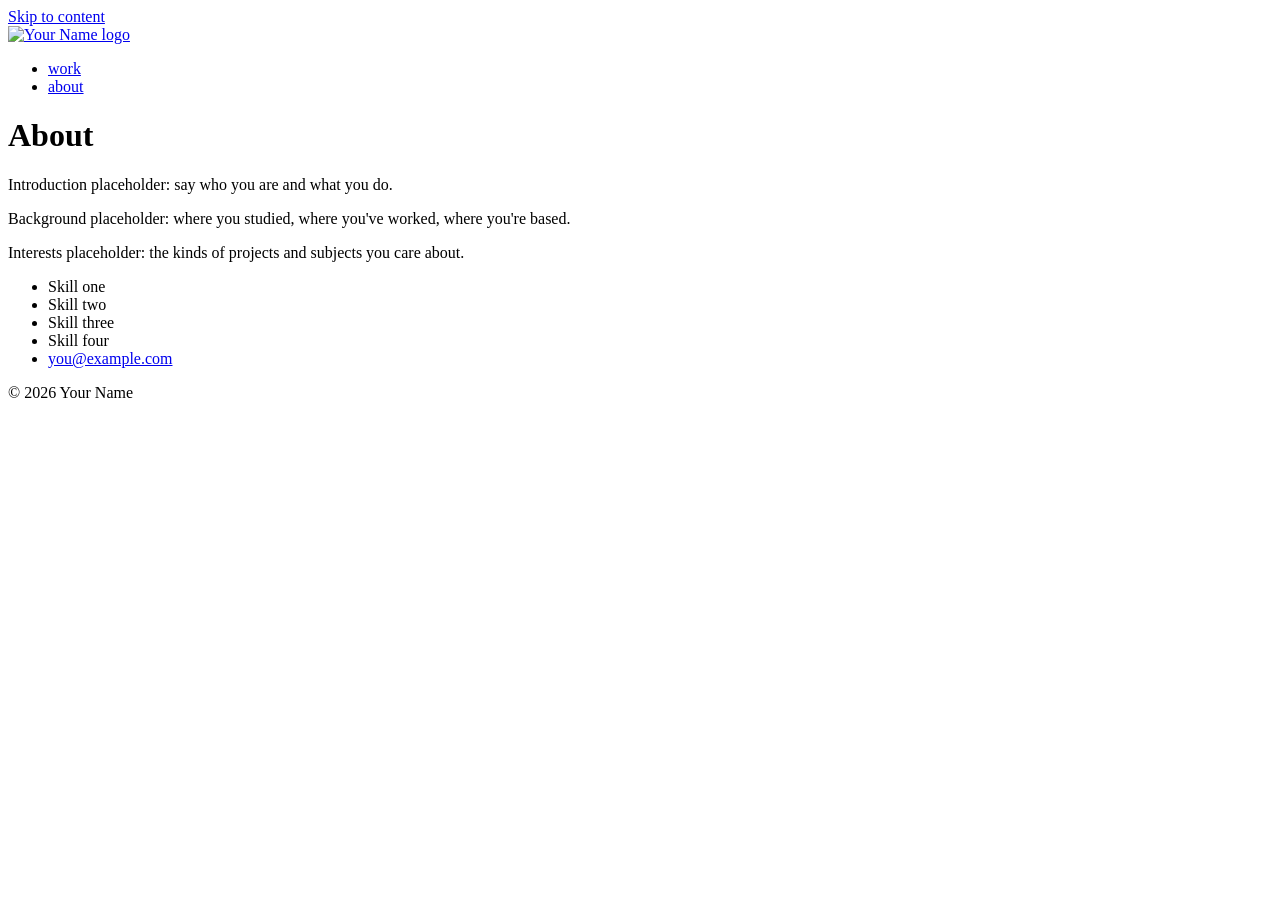
==== about.html @ 6d1988f5 "Add files via upload" ====
<!DOCTYPE html>
<html lang="en">
<head>
<meta charset="utf-8">
<meta name="viewport" content="width=device-width, initial-scale=1">
<title>About — Your Name</title>
<meta name="description" content="Graphic design portfolio.">
<!-- FAVICON: replace images/favicon.svg with your own file (see README) -->
<link rel="icon" href="images/favicon.svg" type="image/svg+xml">
<link rel="stylesheet" href="css/style.css">
</head>
<body>
<a class="skip" href="#main">Skip to content</a>
<header class="site-header">
  <a class="logo" href="index.html" aria-label="Home"><img src="images/favicon.svg" alt="Your Name logo" width="44" height="44"></a>
  <nav aria-label="Main"><ul>
    <li><a href="index.html#work">work</a></li>
    <li><a href="about.html">about</a></li>
  </ul></nav>
</header>
<main id="main" class="about">
  <h1 class="title">About</h1>
  <div class="about-body">
    <div>
      <p>Introduction placeholder: say who you are and what you do.</p>
      <p>Background placeholder: where you studied, where you've worked, where you're based.</p>
      <p>Interests placeholder: the kinds of projects and subjects you care about.</p>
    </div>
    <ul class="meta"><li>Skill one</li><li>Skill two</li><li>Skill three</li><li>Skill four</li><li><a href="mailto:you@example.com">you@example.com</a></li></ul>
  </div>
</main>
<footer class="site-footer"><p>&copy; 2026 Your Name</p></footer>
</body>
</html>
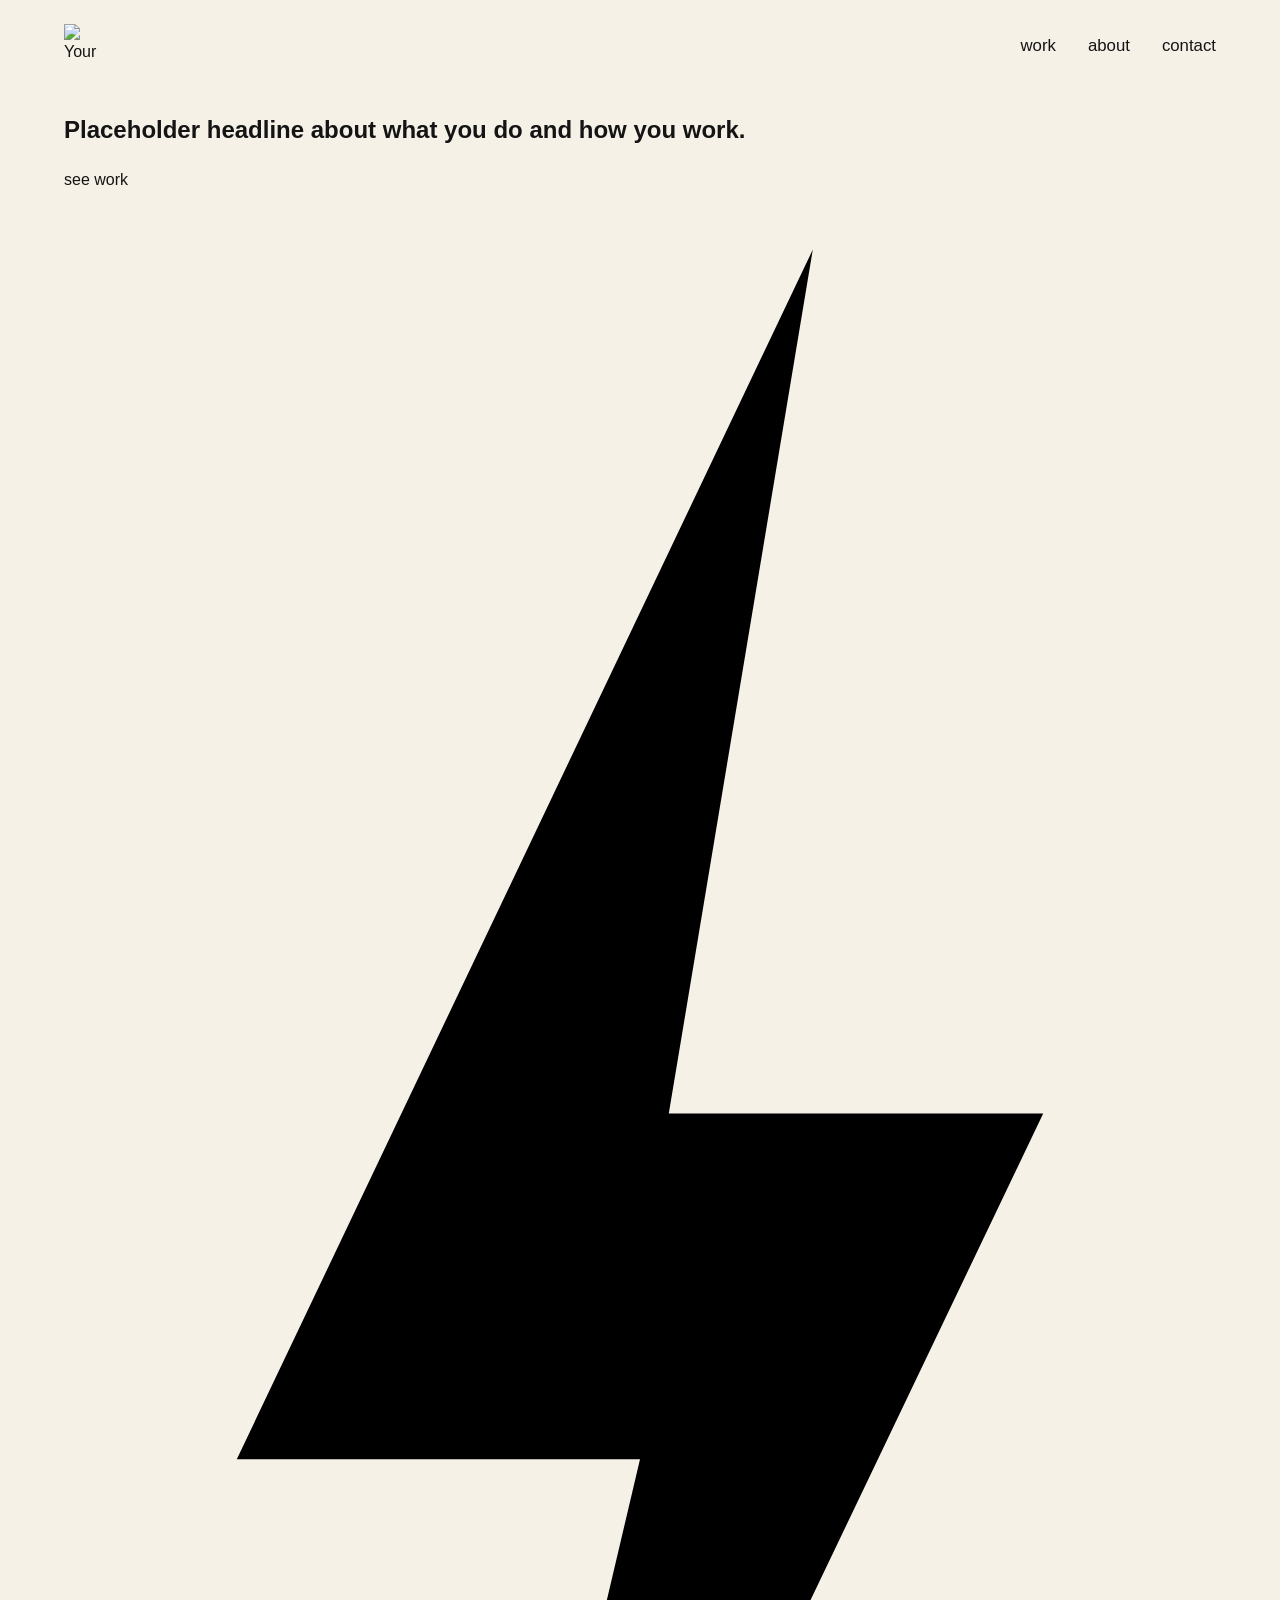
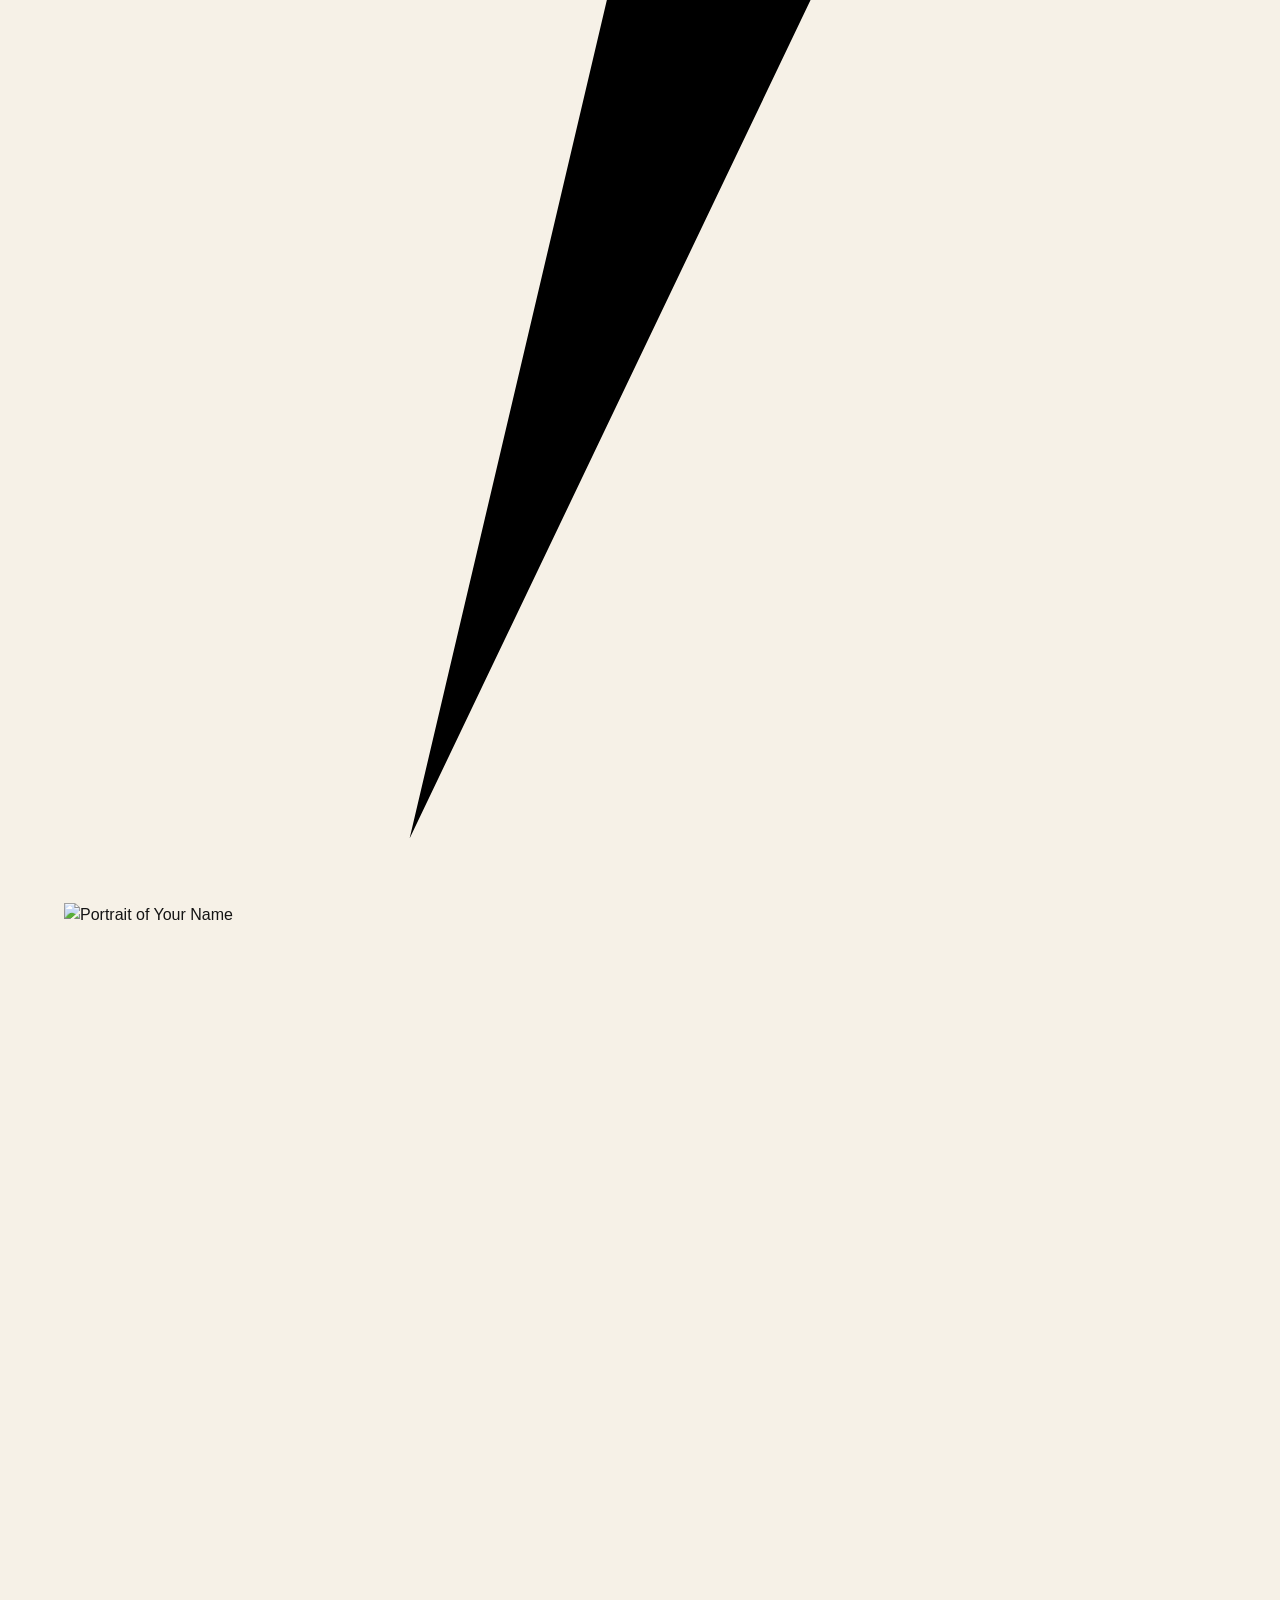
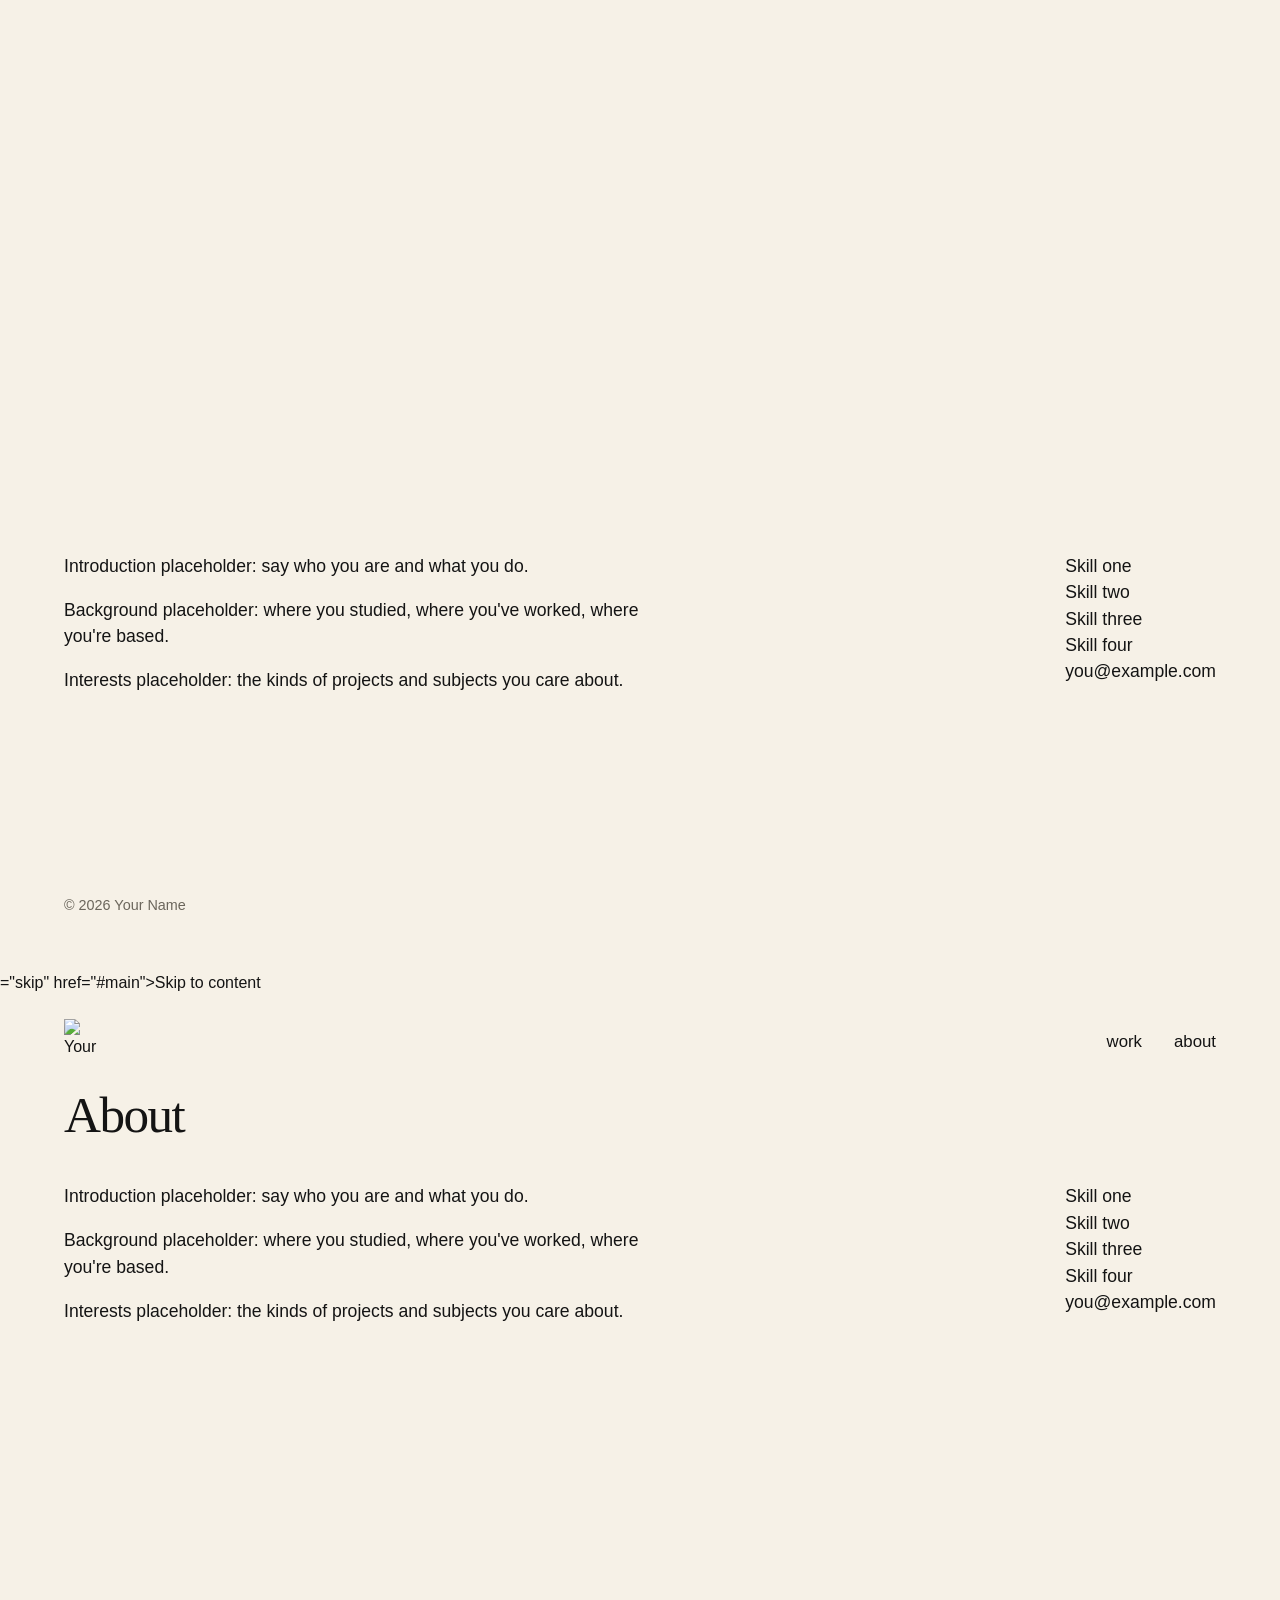
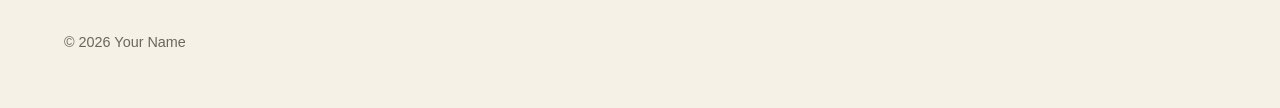
==== commit 8438ebd7: "Enhance about.html with complete structure and content Updated the about.html file to include a comp" ====
--- a/about.html
+++ b/about.html
@@ -10,7 +10,56 @@
 <link rel="stylesheet" href="css/style.css">
 </head>
 <body>
+<a class<!DOCTYPE html>
+<html lang="en">
+<head>
+<meta charset="utf-8">
+<meta name="viewport" content="width=device-width, initial-scale=1">
+<title>About — Your Name</title>
+<meta name="description" content="Graphic design portfolio.">
+<!-- FAVICON: replace images/favicon.svg with your own file (see README) -->
+<link rel="icon" href="images/favicon.svg" type="image/svg+xml">
+<link rel="preconnect" href="https://fonts.googleapis.com">
+<link rel="preconnect" href="https://fonts.gstatic.com" crossorigin>
+<link href="https://fonts.googleapis.com/css2?family=Fugaz+One&family=Work+Sans:wght@400;500&display=swap" rel="stylesheet">
+<link rel="stylesheet" href="css/style.css">
+</head>
+<body class="about-page">
 <a class="skip" href="#main">Skip to content</a>
+<header class="site-header">
+  <a class="logo" href="index.html" aria-label="Home"><img src="images/favicon.svg" alt="Your Name logo" width="44" height="44"></a>
+  <nav aria-label="Main"><ul>
+    <li><a href="index.html#work">work</a></li>
+    <li><a href="about.html">about</a></li>
+    <li><a class="pill" href="mailto:you@example.com">contact</a></li>
+  </ul></nav>
+</header>
+<main id="main">
+  <section class="split" aria-label="Introduction">
+    <div class="split-text">
+      <h1>Placeholder headline about what you do and how you work.</h1>
+      <a class="pill" href="index.html#work">see work</a>
+    </div>
+    <div class="split-photo">
+      <svg class="bolt" viewBox="0 0 40 80" aria-hidden="true"><path d="M26 2 6 44h14L12 78 34 32H21z" stroke-linejoin="round"/></svg>
+      <img src="images/about/portrait.svg" alt="Portrait of Your Name" width="1000" height="1250">
+    </div>
+  </section>
+  <section class="about-more">
+    <div class="about-body">
+      <div>
+        <p>Introduction placeholder: say who you are and what you do.</p>
+        <p>Background placeholder: where you studied, where you've worked, where you're based.</p>
+        <p>Interests placeholder: the kinds of projects and subjects you care about.</p>
+      </div>
+      <ul class="meta"><li>Skill one</li><li>Skill two</li><li>Skill three</li><li>Skill four</li><li><a href="mailto:you@example.com">you@example.com</a></li></ul>
+    </div>
+  </section>
+</main>
+<footer class="site-footer"><p>&copy; 2026 Your Name</p></footer>
+</body>
+</html>
+="skip" href="#main">Skip to content</a>
 <header class="site-header">
   <a class="logo" href="index.html" aria-label="Home"><img src="images/favicon.svg" alt="Your Name logo" width="44" height="44"></a>
   <nav aria-label="Main"><ul>
--- a/css/style.css
+++ b/css/style.css
@@ -0,0 +1,55 @@
+/* ---------- Tokens ---------- */
+:root{
+  --bg:#f6f1e7; --ink:#141414; --muted:#6b665c;
+  --serif:"Iowan Old Style","Palatino Linotype",Georgia,serif;
+  --sans:"Helvetica Neue",Helvetica,Arial,sans-serif;
+  --pad:clamp(1.25rem,5vw,6rem);
+  --gap:clamp(1.5rem,5vw,6rem);
+  --ease:.25s ease;
+}
+*,*::before,*::after{box-sizing:border-box}
+body{margin:0;background:var(--bg);color:var(--ink);font-family:var(--sans);line-height:1.5;-webkit-font-smoothing:antialiased}
+img{display:block;max-width:100%;height:auto}
+ul{list-style:none;margin:0;padding:0}
+a{color:inherit;text-decoration:none}
+:focus-visible{outline:2px solid var(--ink);outline-offset:4px}
+.skip{position:absolute;left:-999px}.skip:focus{left:1rem;top:1rem;background:var(--ink);color:var(--bg);padding:.5rem 1rem;z-index:10}
+
+/* ---------- Header / footer ---------- */
+.site-header{display:flex;justify-content:space-between;align-items:center;padding:1.5rem var(--pad)}
+.site-header nav ul{display:flex;gap:2rem}
+.site-header nav a{font-size:1.05rem;padding-bottom:2px;border-bottom:1px solid transparent;transition:border-color var(--ease)}
+.site-header nav a:hover{border-color:var(--ink)}
+.logo img{transition:opacity var(--ease)}.logo:hover img{opacity:.7}
+.site-footer{padding:5rem var(--pad) 2.5rem;color:var(--muted);font-size:.9rem}
+main{padding:0 var(--pad)}
+
+/* ---------- Home ---------- */
+.intro{max-width:26ch;margin:clamp(2.5rem,8vw,6rem) auto clamp(3rem,9vw,7rem);text-align:center;
+  font-family:var(--serif);font-size:clamp(1.9rem,4.6vw,3.6rem);line-height:1.1;letter-spacing:-.03em}
+.grid{display:grid;grid-template-columns:repeat(2,1fr);gap:var(--gap) var(--gap)}
+.card{display:block}
+.thumb{overflow:hidden;background:#e7e0d0;aspect-ratio:4/5}
+.thumb img{width:100%;height:100%;object-fit:cover;transition:transform .6s ease}
+.card:hover .thumb img,.card:focus-visible .thumb img{transform:scale(1.03)}
+.card h2{font-family:var(--serif);font-weight:400;font-size:1.5rem;letter-spacing:-.02em;margin:1rem 0 0;
+  border-bottom:1px solid transparent;display:inline-block;transition:border-color var(--ease)}
+.card:hover h2{border-color:var(--ink)}
+.card p{margin:.15rem 0 0;color:var(--muted);font-size:.95rem}
+
+/* ---------- Case study + About ---------- */
+.back{display:inline-block;margin:1rem 0 2rem;color:var(--muted);transition:color var(--ease)}.back:hover{color:var(--ink)}
+.title{font-family:var(--serif);font-weight:400;font-size:clamp(2rem,4vw,3.2rem);letter-spacing:-.03em;line-height:1.1;margin:0 0 2.5rem}
+.case-intro,.about-body{display:grid;grid-template-columns:minmax(0,38rem) auto;justify-content:space-between;gap:2rem;margin-bottom:clamp(3rem,7vw,6rem)}
+.case-intro p,.about-body p{margin:0 0 1em;font-size:1.1rem}
+.meta{font-size:1.1rem}
+.gallery{max-width:1600px;margin:0 auto;display:grid;gap:clamp(1rem,2.5vw,2rem)}
+.gallery img{width:100%}
+.pager{display:flex;justify-content:space-between;margin-top:clamp(3rem,7vw,6rem);font-family:var(--serif);font-size:1.4rem;letter-spacing:-.02em}
+.pager a{border-bottom:1px solid transparent;transition:border-color var(--ease)}.pager a:hover{border-color:var(--ink)}
+.about{min-height:50vh}
+
+/* ---------- Responsive ---------- */
+@media (max-width:900px){.case-intro,.about-body{grid-template-columns:1fr}}
+@media (max-width:640px){.grid{grid-template-columns:1fr}.site-header nav ul{gap:1.25rem}.pager{font-size:1.1rem}}
+@media (prefers-reduced-motion:reduce){*{transition:none!important}}
--- a/css/style.css
+++ b/css/style.css
@@ -0,0 +1,55 @@
+/* ---------- Tokens ---------- */
+:root{
+  --bg:#f6f1e7; --ink:#141414; --muted:#6b665c;
+  --serif:"Iowan Old Style","Palatino Linotype",Georgia,serif;
+  --sans:"Helvetica Neue",Helvetica,Arial,sans-serif;
+  --pad:clamp(1.25rem,5vw,6rem);
+  --gap:clamp(1.5rem,5vw,6rem);
+  --ease:.25s ease;
+}
+*,*::before,*::after{box-sizing:border-box}
+body{margin:0;background:var(--bg);color:var(--ink);font-family:var(--sans);line-height:1.5;-webkit-font-smoothing:antialiased}
+img{display:block;max-width:100%;height:auto}
+ul{list-style:none;margin:0;padding:0}
+a{color:inherit;text-decoration:none}
+:focus-visible{outline:2px solid var(--ink);outline-offset:4px}
+.skip{position:absolute;left:-999px}.skip:focus{left:1rem;top:1rem;background:var(--ink);color:var(--bg);padding:.5rem 1rem;z-index:10}
+
+/* ---------- Header / footer ---------- */
+.site-header{display:flex;justify-content:space-between;align-items:center;padding:1.5rem var(--pad)}
+.site-header nav ul{display:flex;gap:2rem}
+.site-header nav a{font-size:1.05rem;padding-bottom:2px;border-bottom:1px solid transparent;transition:border-color var(--ease)}
+.site-header nav a:hover{border-color:var(--ink)}
+.logo img{transition:opacity var(--ease)}.logo:hover img{opacity:.7}
+.site-footer{padding:5rem var(--pad) 2.5rem;color:var(--muted);font-size:.9rem}
+main{padding:0 var(--pad)}
+
+/* ---------- Home ---------- */
+.intro{max-width:26ch;margin:clamp(2.5rem,8vw,6rem) auto clamp(3rem,9vw,7rem);text-align:center;
+  font-family:var(--serif);font-size:clamp(1.9rem,4.6vw,3.6rem);line-height:1.1;letter-spacing:-.03em}
+.grid{display:grid;grid-template-columns:repeat(2,1fr);gap:var(--gap) var(--gap)}
+.card{display:block}
+.thumb{overflow:hidden;background:#e7e0d0;aspect-ratio:4/5}
+.thumb img{width:100%;height:100%;object-fit:cover;transition:transform .6s ease}
+.card:hover .thumb img,.card:focus-visible .thumb img{transform:scale(1.03)}
+.card h2{font-family:var(--serif);font-weight:400;font-size:1.5rem;letter-spacing:-.02em;margin:1rem 0 0;
+  border-bottom:1px solid transparent;display:inline-block;transition:border-color var(--ease)}
+.card:hover h2{border-color:var(--ink)}
+.card p{margin:.15rem 0 0;color:var(--muted);font-size:.95rem}
+
+/* ---------- Case study + About ---------- */
+.back{display:inline-block;margin:1rem 0 2rem;color:var(--muted);transition:color var(--ease)}.back:hover{color:var(--ink)}
+.title{font-family:var(--serif);font-weight:400;font-size:clamp(2rem,4vw,3.2rem);letter-spacing:-.03em;line-height:1.1;margin:0 0 2.5rem}
+.case-intro,.about-body{display:grid;grid-template-columns:minmax(0,38rem) auto;justify-content:space-between;gap:2rem;margin-bottom:clamp(3rem,7vw,6rem)}
+.case-intro p,.about-body p{margin:0 0 1em;font-size:1.1rem}
+.meta{font-size:1.1rem}
+.gallery{max-width:1600px;margin:0 auto;display:grid;gap:clamp(1rem,2.5vw,2rem)}
+.gallery img{width:100%}
+.pager{display:flex;justify-content:space-between;margin-top:clamp(3rem,7vw,6rem);font-family:var(--serif);font-size:1.4rem;letter-spacing:-.02em}
+.pager a{border-bottom:1px solid transparent;transition:border-color var(--ease)}.pager a:hover{border-color:var(--ink)}
+.about{min-height:50vh}
+
+/* ---------- Responsive ---------- */
+@media (max-width:900px){.case-intro,.about-body{grid-template-columns:1fr}}
+@media (max-width:640px){.grid{grid-template-columns:1fr}.site-header nav ul{gap:1.25rem}.pager{font-size:1.1rem}}
+@media (prefers-reduced-motion:reduce){*{transition:none!important}}
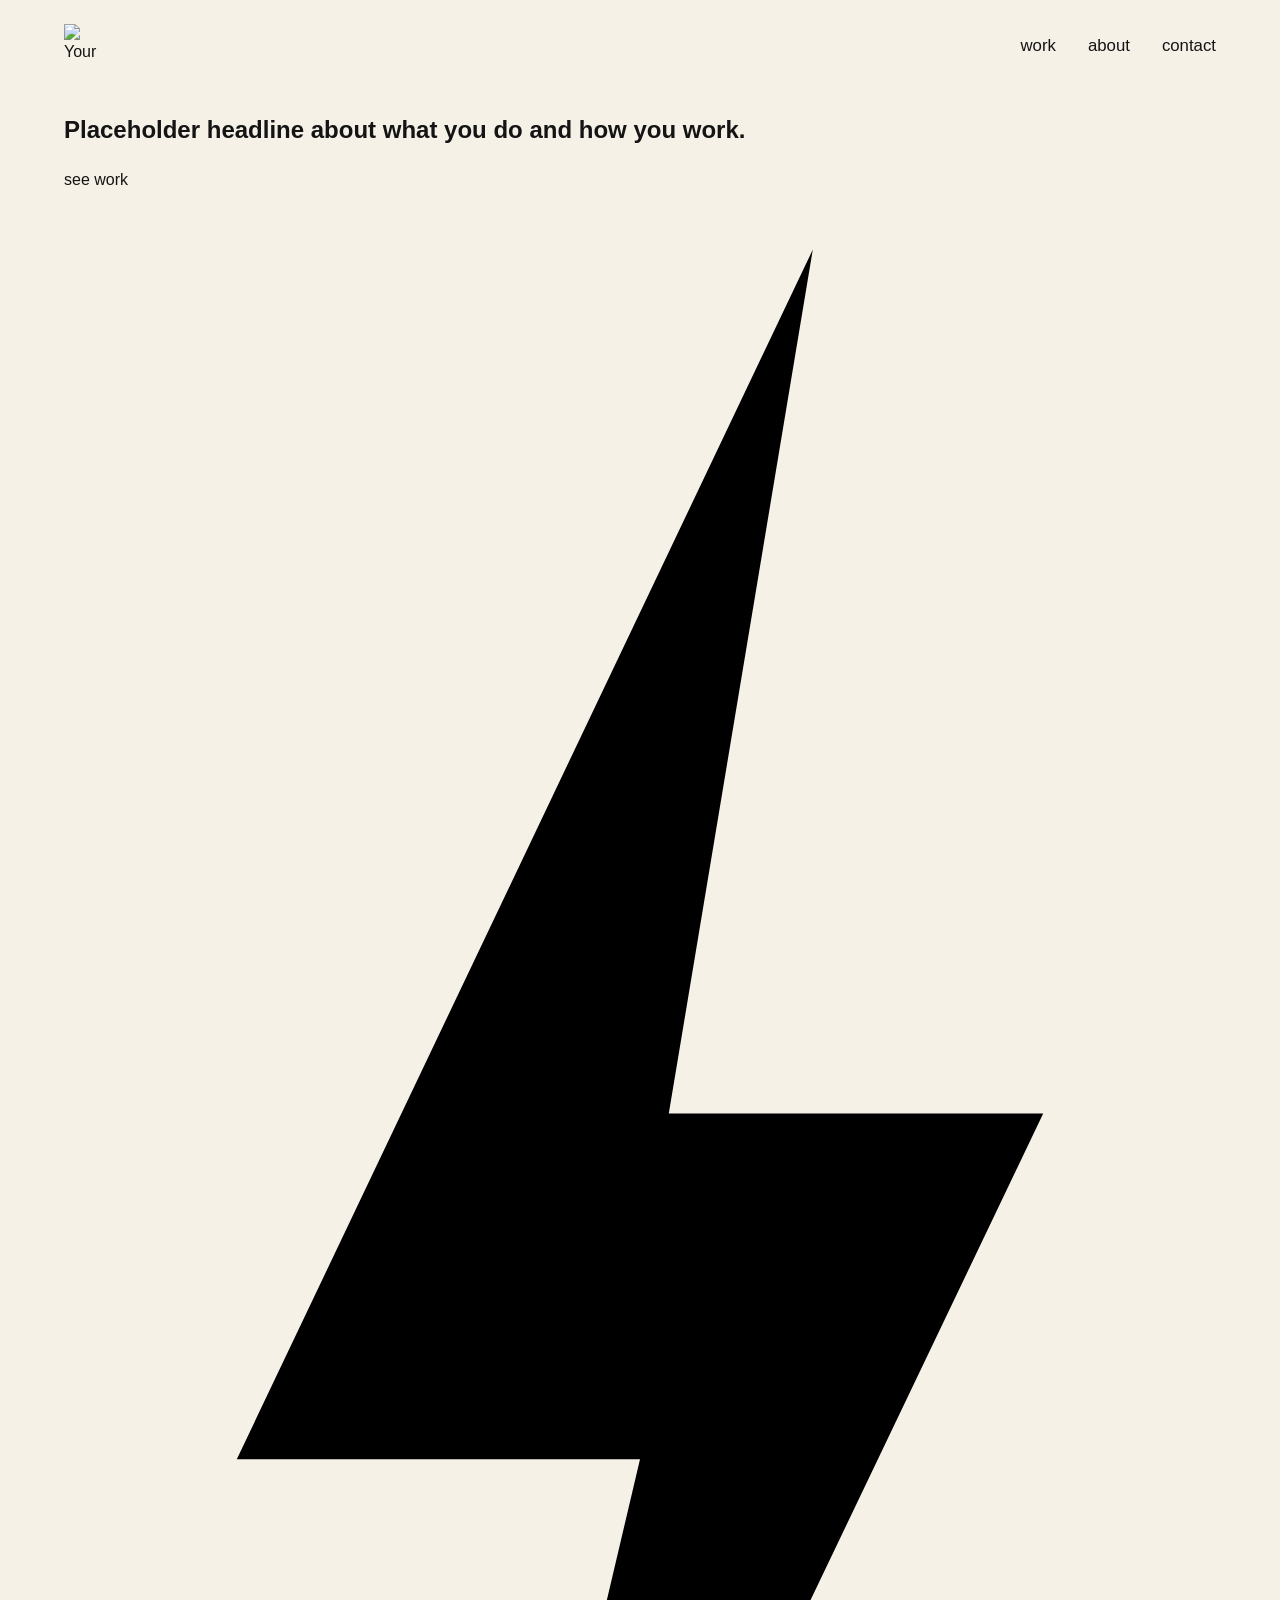
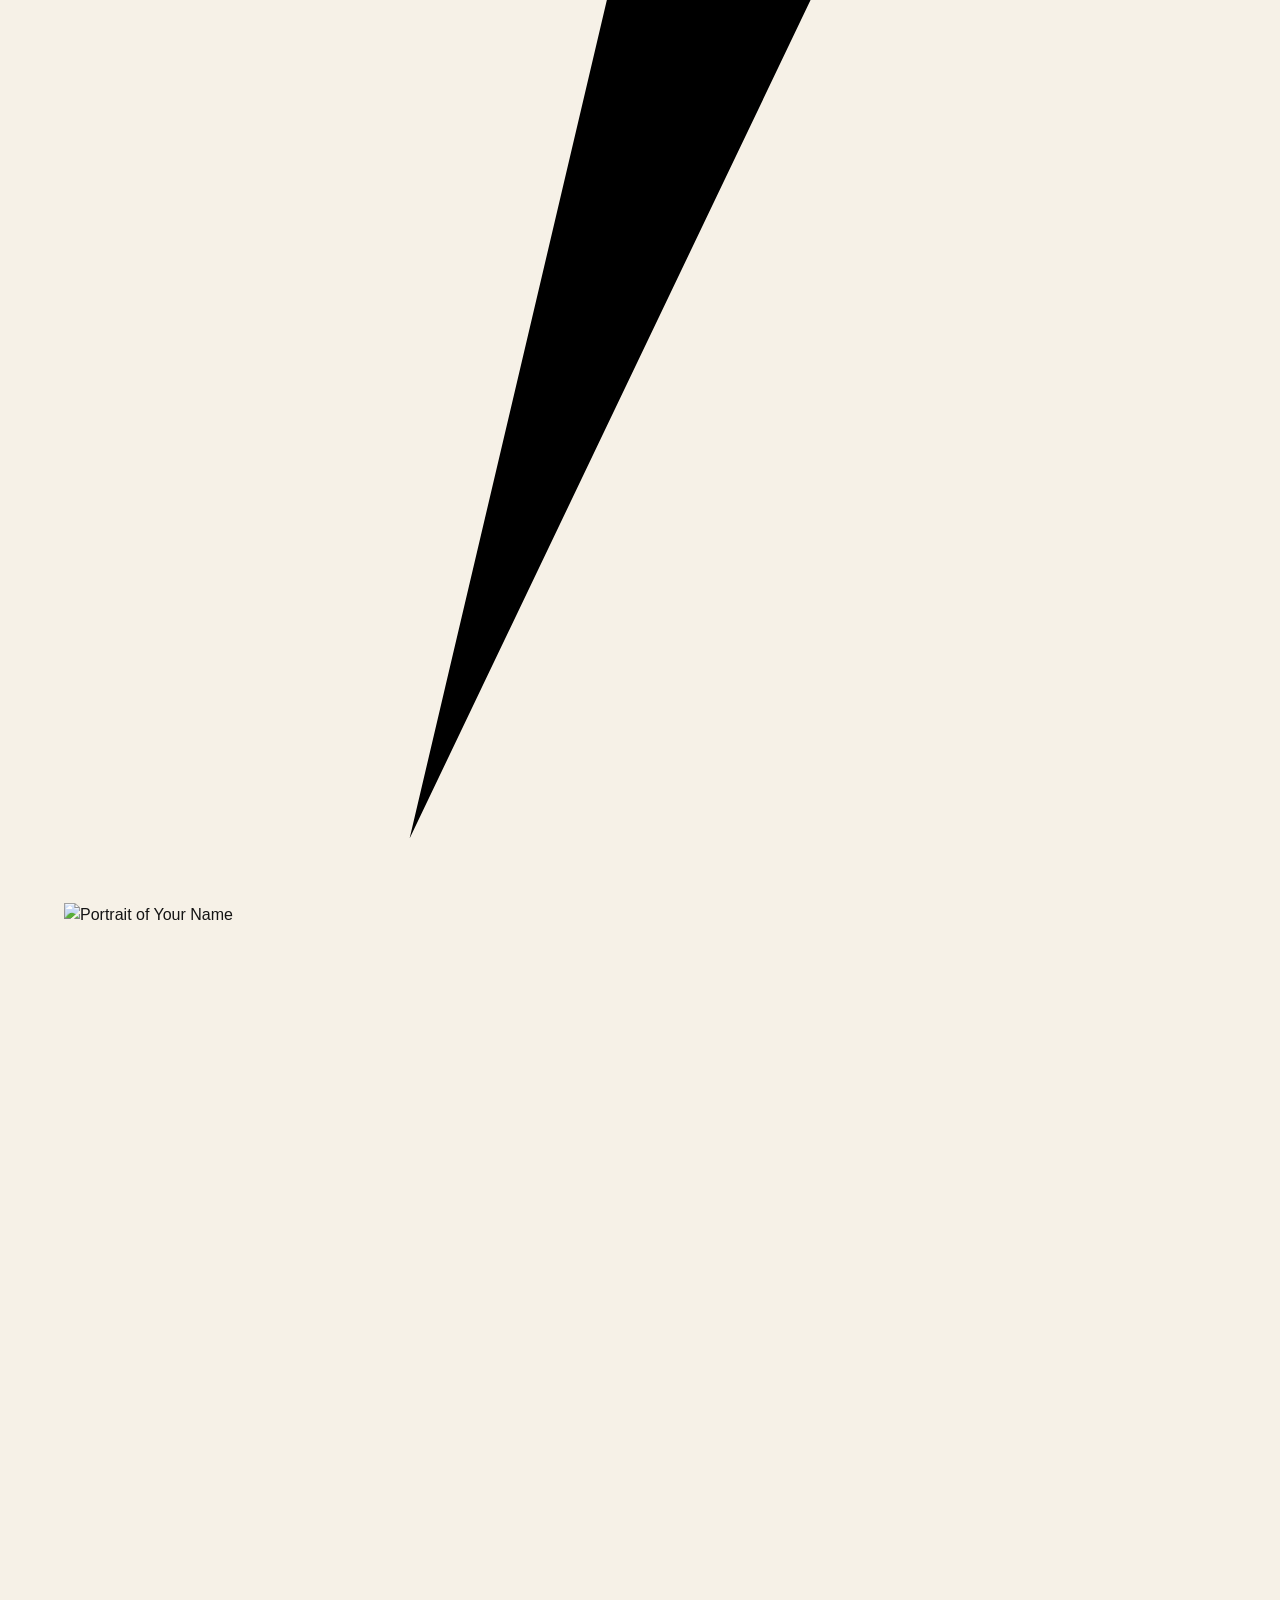
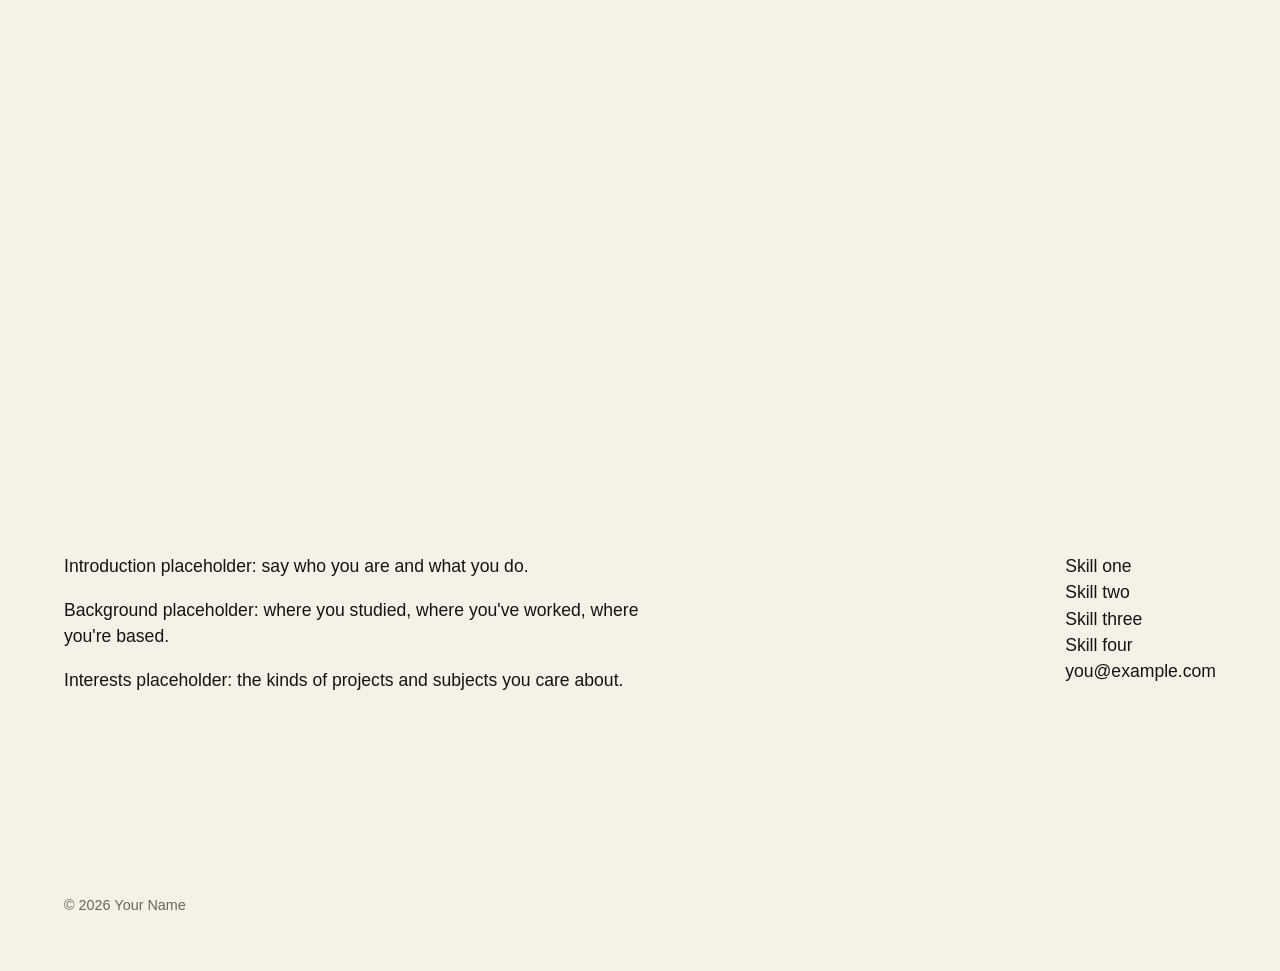
==== commit 66fc56e2: "Clean up about.html by removing unused sections Removed unnecessary header and main content from abo" ====
--- a/about.html
+++ b/about.html
@@ -1,16 +1,4 @@
 <!DOCTYPE html>
-<html lang="en">
-<head>
-<meta charset="utf-8">
-<meta name="viewport" content="width=device-width, initial-scale=1">
-<title>About — Your Name</title>
-<meta name="description" content="Graphic design portfolio.">
-<!-- FAVICON: replace images/favicon.svg with your own file (see README) -->
-<link rel="icon" href="images/favicon.svg" type="image/svg+xml">
-<link rel="stylesheet" href="css/style.css">
-</head>
-<body>
-<a class<!DOCTYPE html>
 <html lang="en">
 <head>
 <meta charset="utf-8">
@@ -59,25 +47,3 @@
 <footer class="site-footer"><p>&copy; 2026 Your Name</p></footer>
 </body>
 </html>
-="skip" href="#main">Skip to content</a>
-<header class="site-header">
-  <a class="logo" href="index.html" aria-label="Home"><img src="images/favicon.svg" alt="Your Name logo" width="44" height="44"></a>
-  <nav aria-label="Main"><ul>
-    <li><a href="index.html#work">work</a></li>
-    <li><a href="about.html">about</a></li>
-  </ul></nav>
-</header>
-<main id="main" class="about">
-  <h1 class="title">About</h1>
-  <div class="about-body">
-    <div>
-      <p>Introduction placeholder: say who you are and what you do.</p>
-      <p>Background placeholder: where you studied, where you've worked, where you're based.</p>
-      <p>Interests placeholder: the kinds of projects and subjects you care about.</p>
-    </div>
-    <ul class="meta"><li>Skill one</li><li>Skill two</li><li>Skill three</li><li>Skill four</li><li><a href="mailto:you@example.com">you@example.com</a></li></ul>
-  </div>
-</main>
-<footer class="site-footer"><p>&copy; 2026 Your Name</p></footer>
-</body>
-</html>
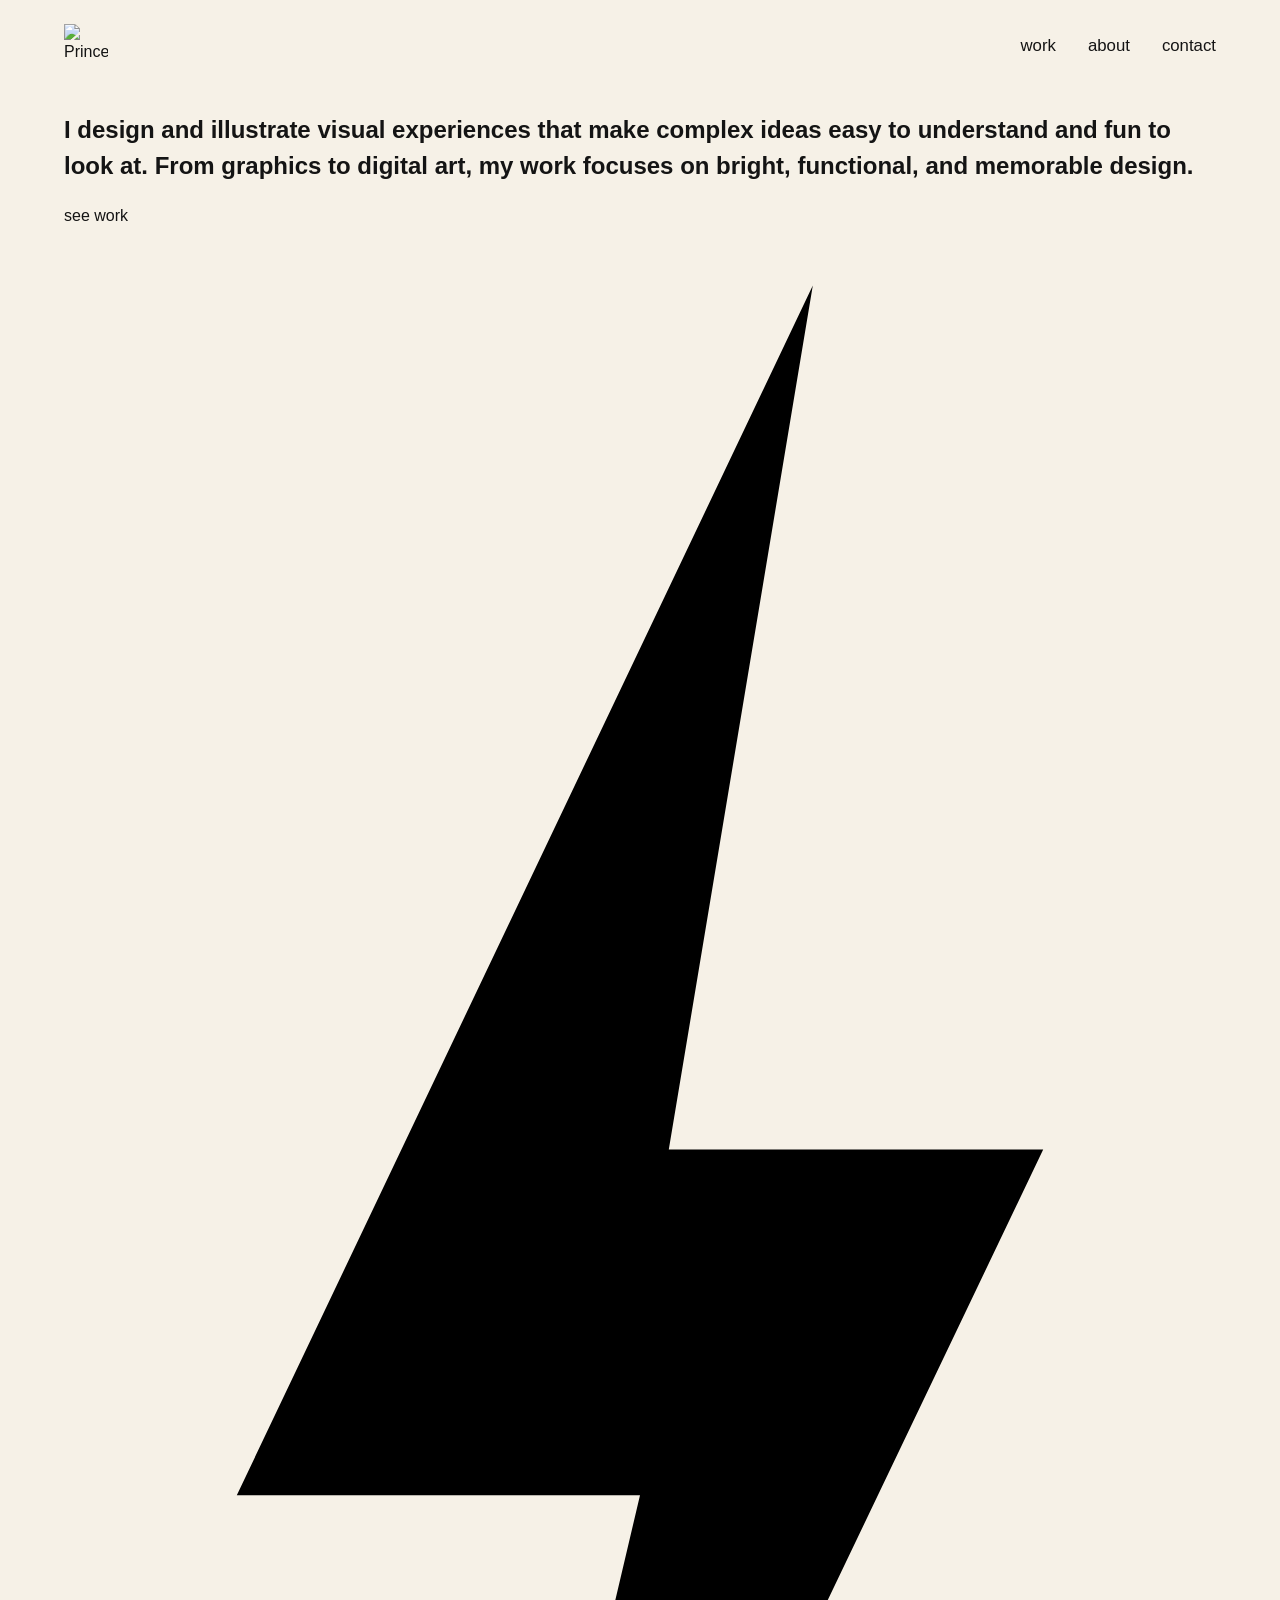
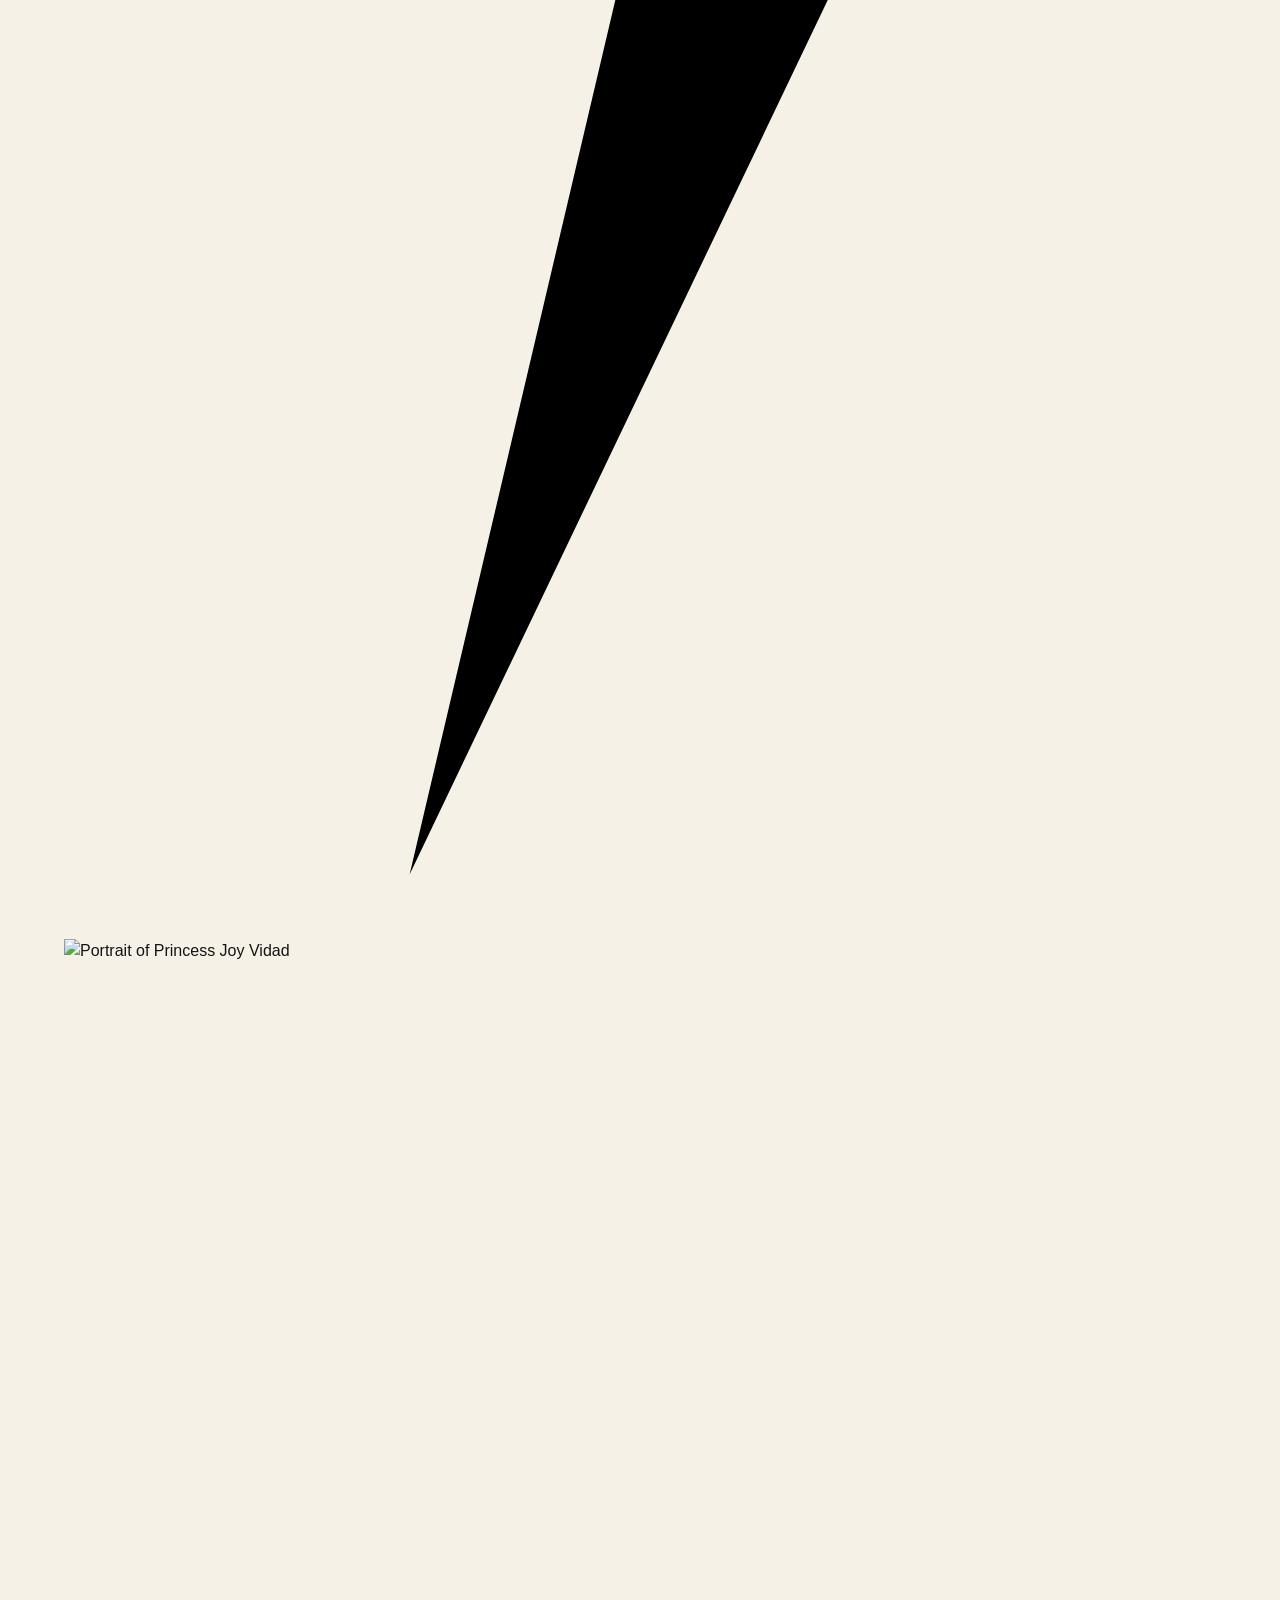
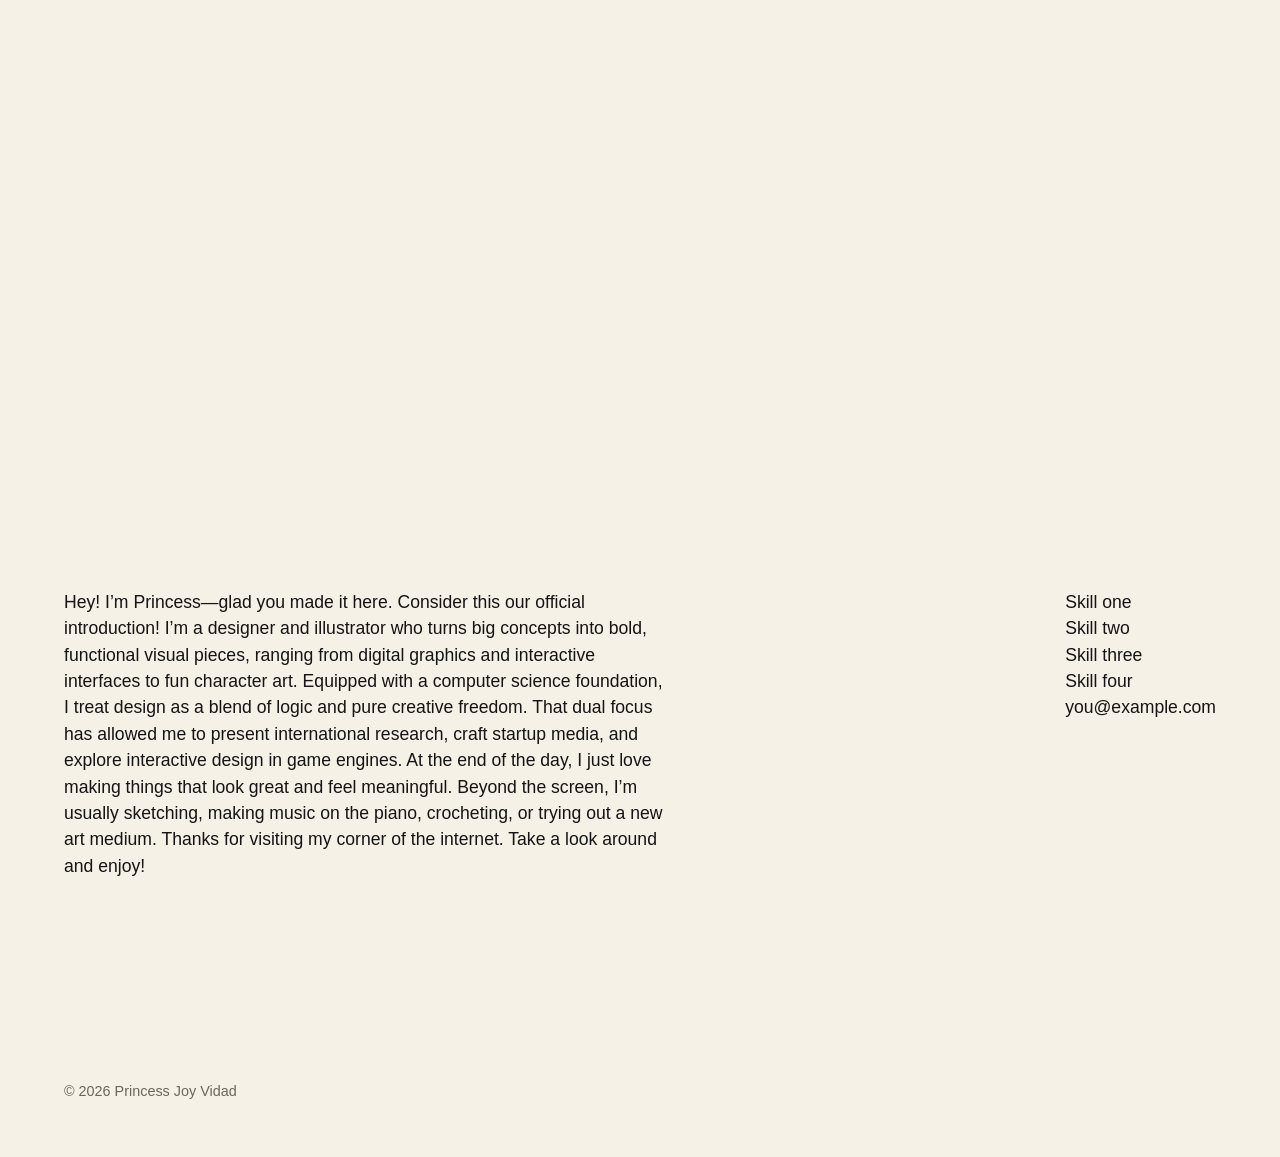
==== commit 719bfc03: "removed placeholders" ====
--- a/about.html
+++ b/about.html
@@ -3,8 +3,9 @@
 <head>
 <meta charset="utf-8">
 <meta name="viewport" content="width=device-width, initial-scale=1">
-<title>About — Your Name</title>
+<title>About — Princess</title>
 <meta name="description" content="Graphic design portfolio.">
+
 <!-- FAVICON: replace images/favicon.svg with your own file (see README) -->
 <link rel="icon" href="images/favicon.svg" type="image/svg+xml">
 <link rel="preconnect" href="https://fonts.googleapis.com">
@@ -15,7 +16,7 @@
 <body class="about-page">
 <a class="skip" href="#main">Skip to content</a>
 <header class="site-header">
-  <a class="logo" href="index.html" aria-label="Home"><img src="images/favicon.svg" alt="Your Name logo" width="44" height="44"></a>
+  <a class="logo" href="index.html" aria-label="Home"><img src="images/favicon.svg" alt="Princess Joy Vidad logo" width="44" height="44"></a>
   <nav aria-label="Main"><ul>
     <li><a href="index.html#work">work</a></li>
     <li><a href="about.html">about</a></li>
@@ -25,25 +26,27 @@
 <main id="main">
   <section class="split" aria-label="Introduction">
     <div class="split-text">
-      <h1>Placeholder headline about what you do and how you work.</h1>
+      <h1>I design and illustrate visual experiences that make complex ideas easy to understand and fun to look at. From graphics to digital art, my work focuses on bright, functional, and memorable design.</h1>
       <a class="pill" href="index.html#work">see work</a>
     </div>
     <div class="split-photo">
       <svg class="bolt" viewBox="0 0 40 80" aria-hidden="true"><path d="M26 2 6 44h14L12 78 34 32H21z" stroke-linejoin="round"/></svg>
-      <img src="images/about/portrait.svg" alt="Portrait of Your Name" width="1000" height="1250">
+      <img src="images/about/portrait.svg" alt="Portrait of Princess Joy Vidad" width="1000" height="1250">
     </div>
   </section>
   <section class="about-more">
     <div class="about-body">
       <div>
-        <p>Introduction placeholder: say who you are and what you do.</p>
-        <p>Background placeholder: where you studied, where you've worked, where you're based.</p>
-        <p>Interests placeholder: the kinds of projects and subjects you care about.</p>
+        <p>Hey! I’m Princess—glad you made it here.
+          Consider this our official introduction! I’m a designer and illustrator who turns big concepts into bold, functional visual pieces, ranging from digital graphics and interactive interfaces to fun character art.
+          Equipped with a computer science foundation, I treat design as a blend of logic and pure creative freedom. That dual focus has allowed me to present international research, craft startup media, and explore interactive design in game engines.
+          At the end of the day, I just love making things that look great and feel meaningful. Beyond the screen, I’m usually sketching, making music on the piano, crocheting,  or trying out a new art medium.
+          Thanks for visiting my corner of the internet. Take a look around and enjoy!</p>
       </div>
       <ul class="meta"><li>Skill one</li><li>Skill two</li><li>Skill three</li><li>Skill four</li><li><a href="mailto:you@example.com">you@example.com</a></li></ul>
     </div>
   </section>
 </main>
-<footer class="site-footer"><p>&copy; 2026 Your Name</p></footer>
+<footer class="site-footer"><p>&copy; 2026 Princess Joy Vidad</p></footer>
 </body>
 </html>
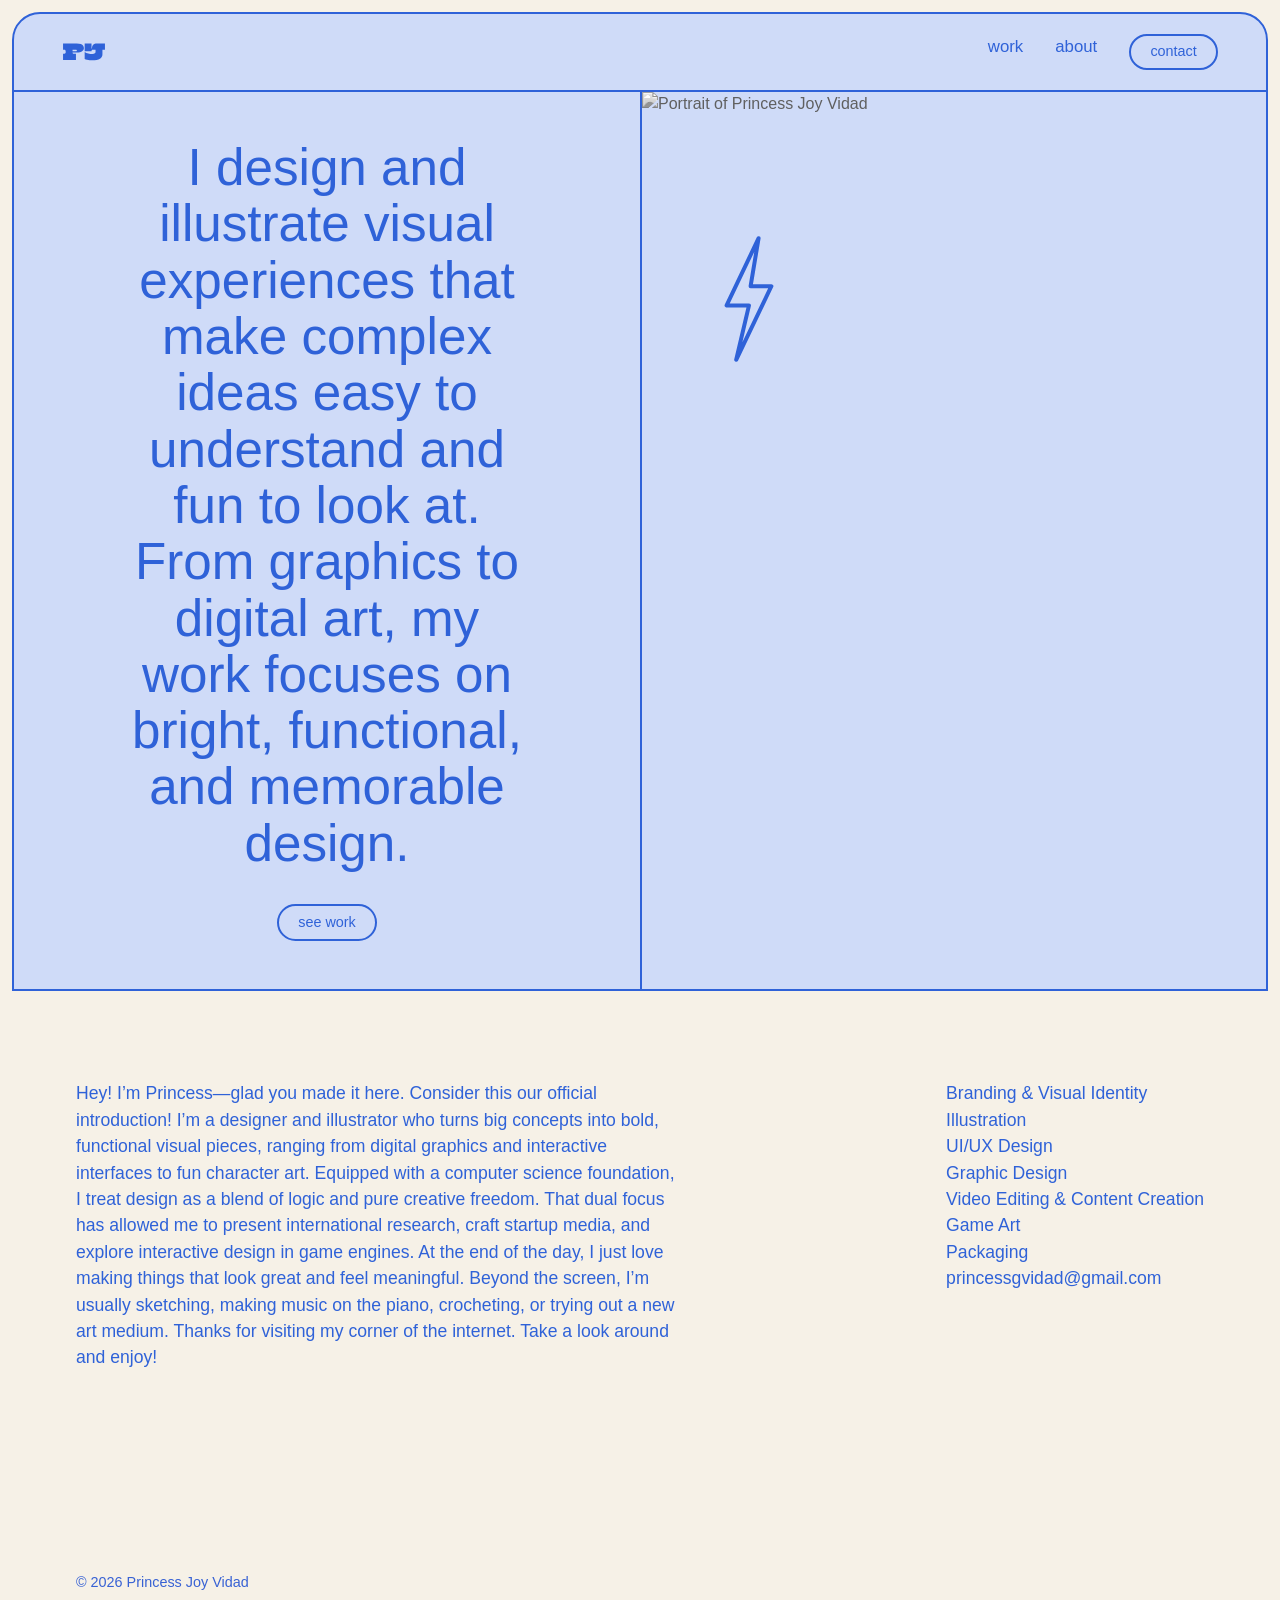
==== commit 63b71779: "edit project-1 placeholders" ====
--- a/about.html
+++ b/about.html
@@ -20,7 +20,7 @@
   <nav aria-label="Main"><ul>
     <li><a href="index.html#work">work</a></li>
     <li><a href="about.html">about</a></li>
-    <li><a class="pill" href="mailto:you@example.com">contact</a></li>
+    <li><a class="pill" href="mailto:princessgvidad@gmail.com">contact</a></li>
   </ul></nav>
 </header>
 <main id="main">
@@ -43,7 +43,7 @@
           At the end of the day, I just love making things that look great and feel meaningful. Beyond the screen, I’m usually sketching, making music on the piano, crocheting,  or trying out a new art medium.
           Thanks for visiting my corner of the internet. Take a look around and enjoy!</p>
       </div>
-      <ul class="meta"><li>Skill one</li><li>Skill two</li><li>Skill three</li><li>Skill four</li><li><a href="mailto:you@example.com">you@example.com</a></li></ul>
+      <ul class="meta"><li>Branding & Visual Identity</li><li>Illustration</li><li>UI/UX Design</li><li>Graphic Design</li><li>Video Editing & Content Creation</li><li>Game Art</li><li>Packaging</li><li><a href="mailto:princessgvidad@gmail.com">princessgvidad@gmail.com</a></li></ul>
     </div>
   </section>
 </main>
--- a/css/style.css
+++ b/css/style.css
@@ -1,14 +1,14 @@
 /* ---------- Tokens ---------- */
 :root{
-  --bg:#f6f1e7; --ink:#141414; --muted:#6b665c;
-  --serif:"Iowan Old Style","Palatino Linotype",Georgia,serif;
-  --sans:"Helvetica Neue",Helvetica,Arial,sans-serif;
+  --bg:#f6f1e7; --ink:#2f62d8; --muted:#3862d4; --panel:#cfdbf8;
+  --display:"Fugaz One","Arial Rounded MT Bold",Impact,sans-serif;
+  --body:"Work Sans","Helvetica Neue",Arial,sans-serif;
   --pad:clamp(1.25rem,5vw,6rem);
   --gap:clamp(1.5rem,5vw,6rem);
   --ease:.25s ease;
 }
 *,*::before,*::after{box-sizing:border-box}
-body{margin:0;background:var(--bg);color:var(--ink);font-family:var(--sans);line-height:1.5;-webkit-font-smoothing:antialiased}
+body{margin:0;background:var(--bg);color:var(--ink);font-family:var(--body);line-height:1.5;-webkit-font-smoothing:antialiased}
 img{display:block;max-width:100%;height:auto}
 ul{list-style:none;margin:0;padding:0}
 a{color:inherit;text-decoration:none}
@@ -25,31 +25,45 @@
 main{padding:0 var(--pad)}
 
 /* ---------- Home ---------- */
-.intro{max-width:26ch;margin:clamp(2.5rem,8vw,6rem) auto clamp(3rem,9vw,7rem);text-align:center;
-  font-family:var(--serif);font-size:clamp(1.9rem,4.6vw,3.6rem);line-height:1.1;letter-spacing:-.03em}
+.intro{max-width:24ch;margin:clamp(2.5rem,8vw,6rem) auto clamp(3rem,9vw,7rem);text-align:center;
+  font-family:var(--display);font-size:clamp(1.8rem,4vw,3rem);line-height:1.15;letter-spacing:0}
 .grid{display:grid;grid-template-columns:repeat(2,1fr);gap:var(--gap) var(--gap)}
 .card{display:block}
 .thumb{overflow:hidden;background:#e7e0d0;aspect-ratio:4/5}
 .thumb img{width:100%;height:100%;object-fit:cover;transition:transform .6s ease}
 .card:hover .thumb img,.card:focus-visible .thumb img{transform:scale(1.03)}
-.card h2{font-family:var(--serif);font-weight:400;font-size:1.5rem;letter-spacing:-.02em;margin:1rem 0 0;
+.card h2{font-family:var(--display);font-weight:400;font-size:1.4rem;letter-spacing:0;margin:1rem 0 0;
   border-bottom:1px solid transparent;display:inline-block;transition:border-color var(--ease)}
 .card:hover h2{border-color:var(--ink)}
 .card p{margin:.15rem 0 0;color:var(--muted);font-size:.95rem}
 
 /* ---------- Case study + About ---------- */
 .back{display:inline-block;margin:1rem 0 2rem;color:var(--muted);transition:color var(--ease)}.back:hover{color:var(--ink)}
-.title{font-family:var(--serif);font-weight:400;font-size:clamp(2rem,4vw,3.2rem);letter-spacing:-.03em;line-height:1.1;margin:0 0 2.5rem}
+.title{font-family:var(--display);font-weight:400;font-size:clamp(2rem,4vw,3.2rem);letter-spacing:0;line-height:1.1;margin:0 0 2.5rem}
 .case-intro,.about-body{display:grid;grid-template-columns:minmax(0,38rem) auto;justify-content:space-between;gap:2rem;margin-bottom:clamp(3rem,7vw,6rem)}
 .case-intro p,.about-body p{margin:0 0 1em;font-size:1.1rem}
 .meta{font-size:1.1rem}
 .gallery{max-width:1600px;margin:0 auto;display:grid;gap:clamp(1rem,2.5vw,2rem)}
 .gallery img{width:100%}
-.pager{display:flex;justify-content:space-between;margin-top:clamp(3rem,7vw,6rem);font-family:var(--serif);font-size:1.4rem;letter-spacing:-.02em}
+.pager{display:flex;justify-content:space-between;margin-top:clamp(3rem,7vw,6rem);font-family:var(--display);font-size:1.4rem;letter-spacing:0}
 .pager a{border-bottom:1px solid transparent;transition:border-color var(--ease)}.pager a:hover{border-color:var(--ink)}
 .about{min-height:50vh}
 
 /* ---------- Responsive ---------- */
+
+/* ---------- Pill button + About split layout ---------- */
+.pill,.site-header nav a.pill{display:inline-block;border:2px solid var(--ink);border-radius:999px;padding:.35rem 1.2rem;font-size:.9rem;transition:background var(--ease),color var(--ease)}
+.pill:hover,.site-header nav a.pill:hover{background:var(--ink);color:var(--bg);border-color:var(--ink)}
+.about-page{padding:.75rem}
+.about-page .site-header{background:var(--panel);border:2px solid var(--ink);border-radius:28px 28px 0 0;padding:1rem clamp(1rem,4vw,3rem)}
+.about-page main{padding:0}
+.split{display:grid;grid-template-columns:1fr 1fr;min-height:min(80vh,46rem);background:var(--panel);border:2px solid var(--ink);border-top:0}
+.split-text{display:flex;flex-direction:column;align-items:center;justify-content:center;gap:2rem;padding:3rem var(--pad);text-align:center}
+.split-text h1{font-family:var(--display);font-weight:400;font-size:clamp(2rem,4vw,3.4rem);line-height:1.1;margin:0;max-width:14ch}
+.split-photo{position:relative;border-left:2px solid var(--ink);overflow:hidden}
+.split-photo img{width:100%;height:100%;object-fit:cover;filter:grayscale(1)}
+.bolt{position:absolute;left:12%;top:16%;width:clamp(32px,5vw,64px);fill:none;stroke:var(--ink);stroke-width:2.5;z-index:1}
+.about-more{padding:clamp(3rem,7vw,6rem) var(--pad) 0}
 @media (max-width:900px){.case-intro,.about-body{grid-template-columns:1fr}}
-@media (max-width:640px){.grid{grid-template-columns:1fr}.site-header nav ul{gap:1.25rem}.pager{font-size:1.1rem}}
+@media (max-width:640px){.split{grid-template-columns:1fr}.split-photo{border-left:0;border-top:2px solid var(--ink);aspect-ratio:4/5}.grid{grid-template-columns:1fr}.site-header nav ul{gap:1.25rem}.pager{font-size:1.1rem}}
 @media (prefers-reduced-motion:reduce){*{transition:none!important}}
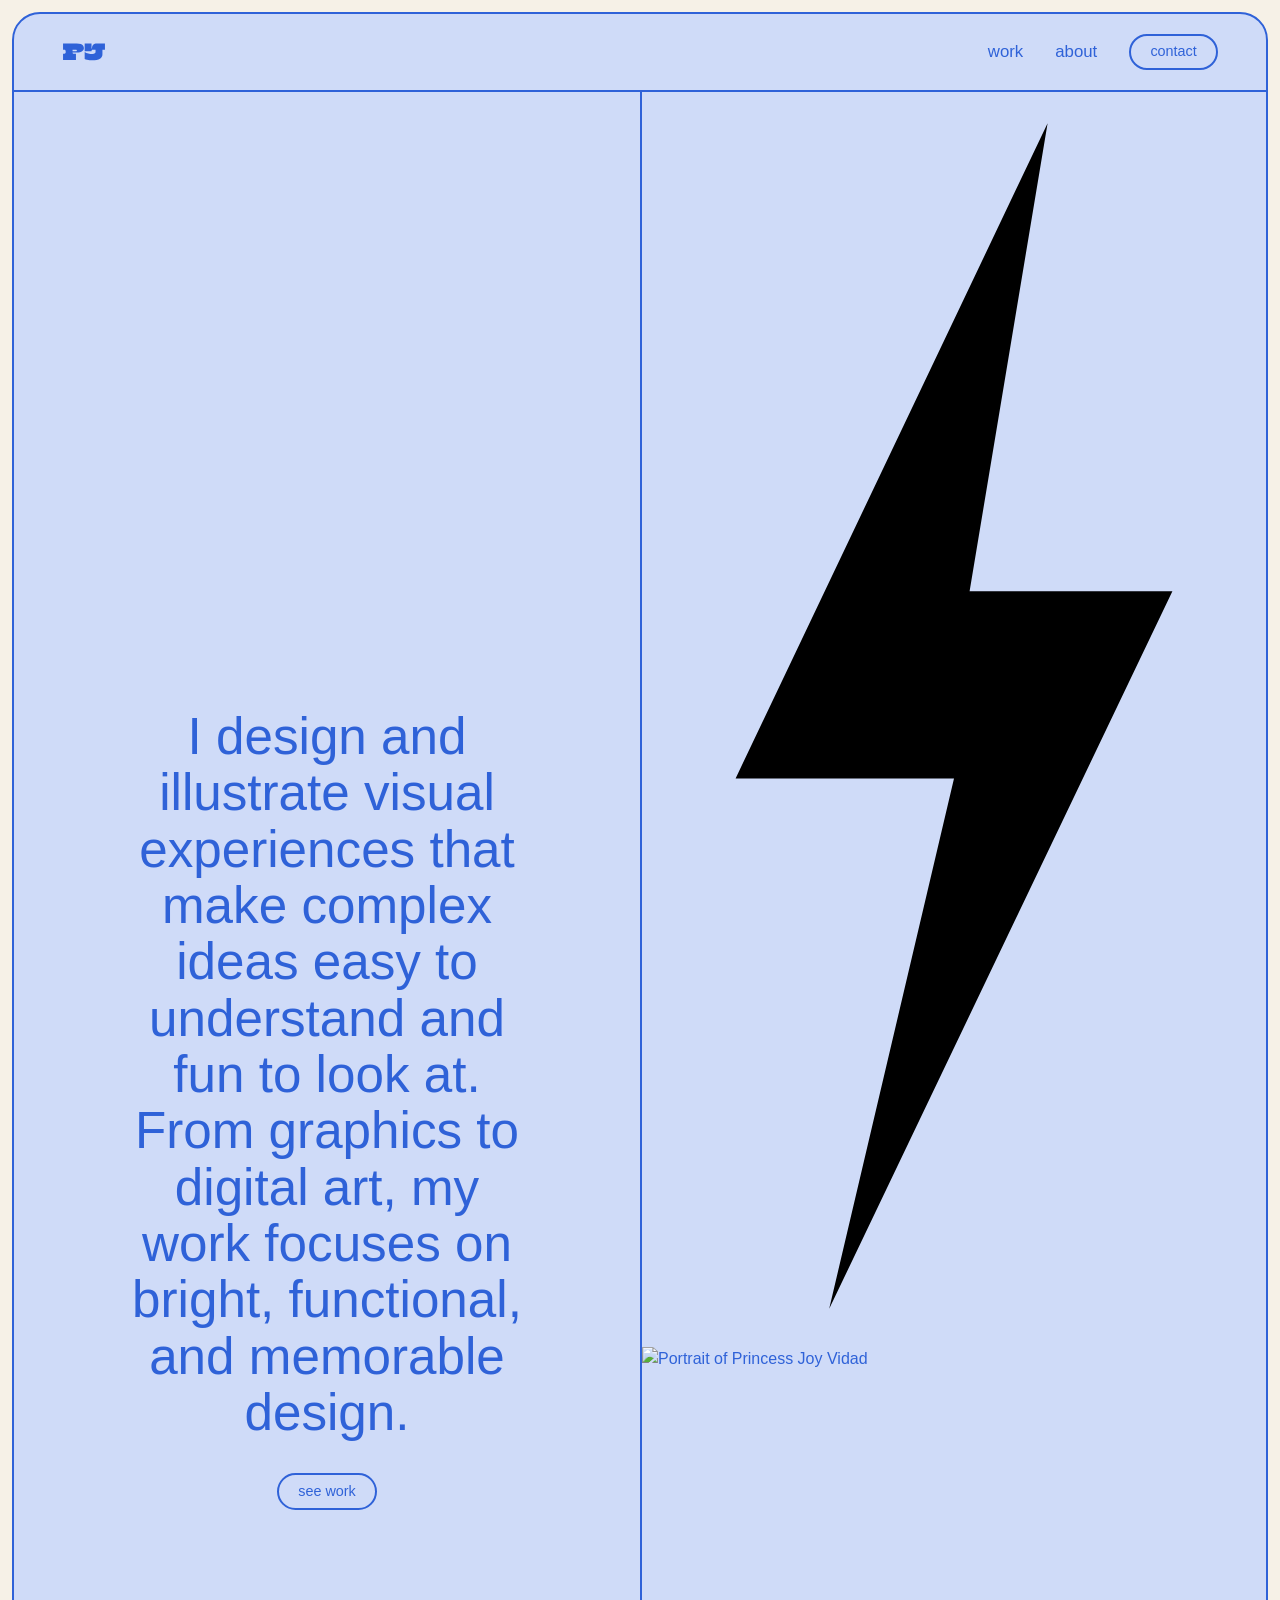
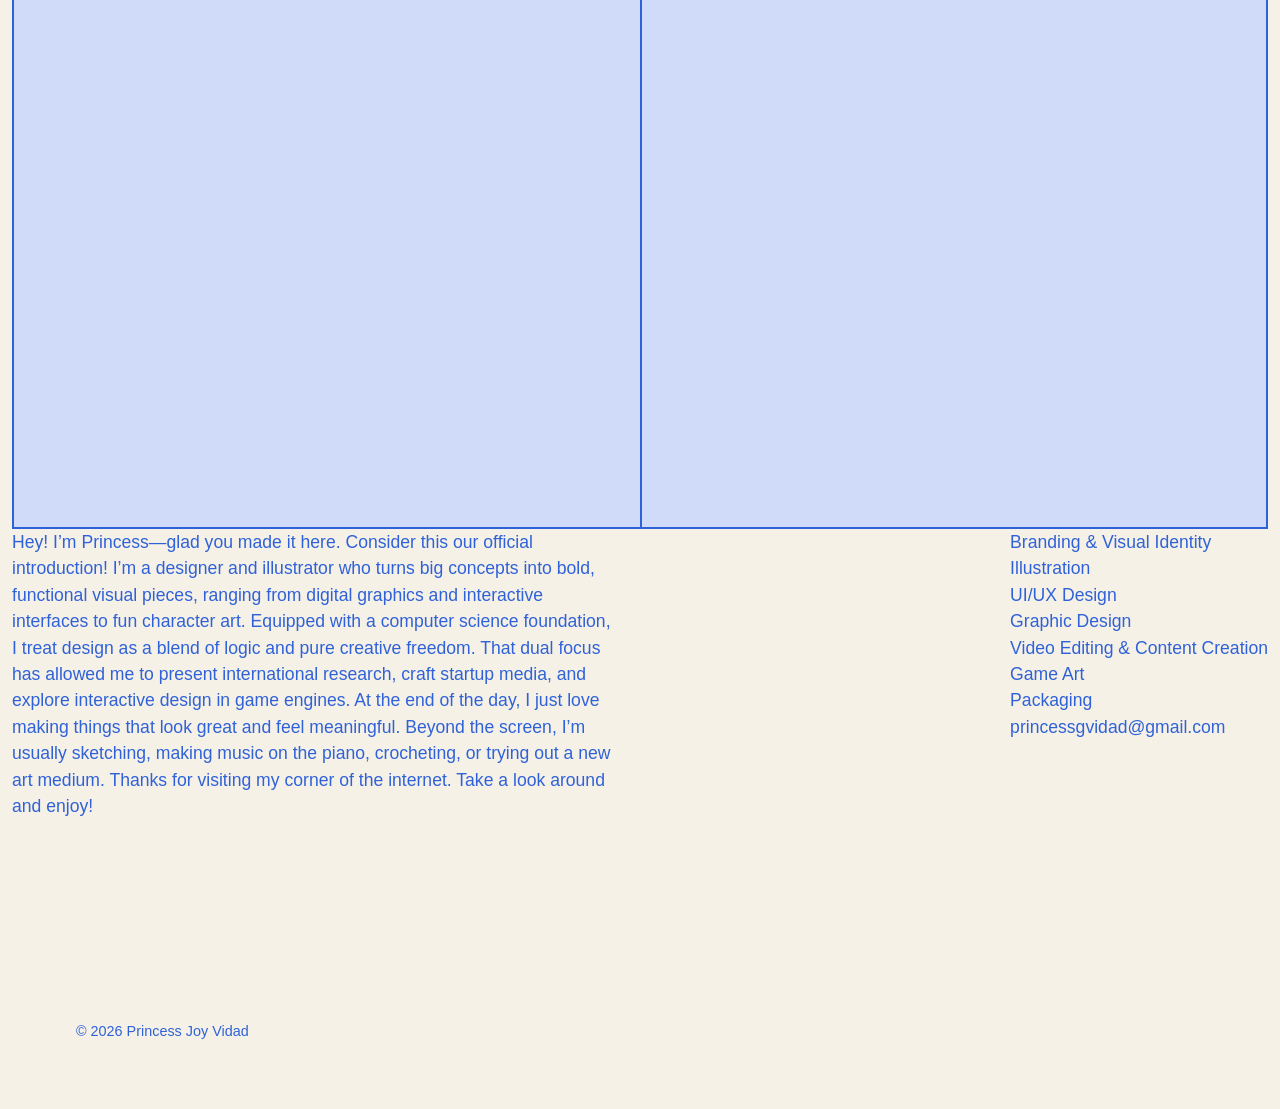
==== commit 00db6491: "update about and study 1" ====
--- a/about.html
+++ b/about.html
@@ -6,7 +6,6 @@
 <title>About — Princess</title>
 <meta name="description" content="Graphic design portfolio.">
 
-<!-- FAVICON: replace images/favicon.svg with your own file (see README) -->
 <link rel="icon" href="images/favicon.svg" type="image/svg+xml">
 <link rel="preconnect" href="https://fonts.googleapis.com">
 <link rel="preconnect" href="https://fonts.gstatic.com" crossorigin>
--- a/css/style.css
+++ b/css/style.css
@@ -1,59 +1,97 @@
 /* ---------- Tokens ---------- */
 :root{
-  --bg:#f6f1e7; --ink:#2f62d8; --muted:#3862d4; --panel:#cfdbf8;
+  --bg:#f6f1e7;
+  --ink:#2f62d8;
+  --muted:#2f62d8;
+  --panel:#cfdbf8;
   --display:"Fugaz One","Arial Rounded MT Bold",Impact,sans-serif;
   --body:"Work Sans","Helvetica Neue",Arial,sans-serif;
   --pad:clamp(1.25rem,5vw,6rem);
   --gap:clamp(1.5rem,5vw,6rem);
   --ease:.25s ease;
 }
+
+/* ---------- Base ---------- */
 *,*::before,*::after{box-sizing:border-box}
 body{margin:0;background:var(--bg);color:var(--ink);font-family:var(--body);line-height:1.5;-webkit-font-smoothing:antialiased}
 img{display:block;max-width:100%;height:auto}
 ul{list-style:none;margin:0;padding:0}
 a{color:inherit;text-decoration:none}
 :focus-visible{outline:2px solid var(--ink);outline-offset:4px}
-.skip{position:absolute;left:-999px}.skip:focus{left:1rem;top:1rem;background:var(--ink);color:var(--bg);padding:.5rem 1rem;z-index:10}
+.skip{position:absolute;left:-999px}
+.skip:focus{left:1rem;top:1rem;background:var(--ink);color:var(--bg);padding:.5rem 1rem;z-index:10}
+main{padding:0 var(--pad)}
 
 /* ---------- Header / footer ---------- */
 .site-header{display:flex;justify-content:space-between;align-items:center;padding:1.5rem var(--pad)}
-.site-header nav ul{display:flex;gap:2rem}
+.site-header nav ul{display:flex;align-items:center;gap:2rem}
 .site-header nav a{font-size:1.05rem;padding-bottom:2px;border-bottom:1px solid transparent;transition:border-color var(--ease)}
 .site-header nav a:hover{border-color:var(--ink)}
-.logo img{transition:opacity var(--ease)}.logo:hover img{opacity:.7}
+.logo img{transition:opacity var(--ease)}
+.logo:hover img{opacity:.7}
 .site-footer{padding:5rem var(--pad) 2.5rem;color:var(--muted);font-size:.9rem}
-main{padding:0 var(--pad)}
+
+/* ---------- Pill button ---------- */
+.pill,
+.site-header nav a.pill{display:inline-block;border:2px solid var(--ink);border-radius:999px;padding:.35rem 1.2rem;font-size:.9rem;transition:background var(--ease),color var(--ease)}
+.pill:hover,
+.site-header nav a.pill:hover{background:var(--ink);color:var(--bg);border-color:var(--ink)}
 
 /* ---------- Home ---------- */
 .intro{max-width:24ch;margin:clamp(2.5rem,8vw,6rem) auto clamp(3rem,9vw,7rem);text-align:center;
   font-family:var(--display);font-size:clamp(1.8rem,4vw,3rem);line-height:1.15;letter-spacing:0}
-.grid{display:grid;grid-template-columns:repeat(2,1fr);gap:var(--gap) var(--gap)}
+.grid{display:grid;grid-template-columns:repeat(2,minmax(0,1fr));gap:var(--gap)}
 .card{display:block}
-.thumb{overflow:hidden;background:#e7e0d0;aspect-ratio:4/5}
+.thumb{overflow:hidden;background:#e7e0d0;aspect-ratio:5/4}
 .thumb img{width:100%;height:100%;object-fit:cover;transition:transform .6s ease}
-.card:hover .thumb img,.card:focus-visible .thumb img{transform:scale(1.03)}
+.card:hover .thumb img,
+.card:focus-visible .thumb img{transform:scale(1.03)}
 .card h2{font-family:var(--display);font-weight:400;font-size:1.4rem;letter-spacing:0;margin:1rem 0 0;
   border-bottom:1px solid transparent;display:inline-block;transition:border-color var(--ease)}
 .card:hover h2{border-color:var(--ink)}
 .card p{margin:.15rem 0 0;color:var(--muted);font-size:.95rem}
 
-/* ---------- Case study + About ---------- */
-.back{display:inline-block;margin:1rem 0 2rem;color:var(--muted);transition:color var(--ease)}.back:hover{color:var(--ink)}
+/* ---------- Case study ---------- */
+.back{display:inline-block;margin:1rem 0 2rem;color:var(--muted);transition:opacity var(--ease)}
+.back:hover{opacity:.7}
 .title{font-family:var(--display);font-weight:400;font-size:clamp(2rem,4vw,3.2rem);letter-spacing:0;line-height:1.1;margin:0 0 2.5rem}
-.case-intro,.about-body{display:grid;grid-template-columns:minmax(0,38rem) auto;justify-content:space-between;gap:2rem;margin-bottom:clamp(3rem,7vw,6rem)}
-.case-intro p,.about-body p{margin:0 0 1em;font-size:1.1rem}
+.case-intro,
+.about-body{display:grid;grid-template-columns:minmax(0,38rem) auto;justify-content:space-between;gap:2rem;margin-bottom:clamp(3rem,7vw,6rem)}
+.case-intro p,
+.about-body p{margin:0 0 1em;font-size:1.1rem}
 .meta{font-size:1.1rem}
-.gallery{max-width:1600px;margin:0 auto;display:grid;gap:clamp(1rem,2.5vw,2rem)}
-.gallery img{width:100%}
+
+/* Gallery */
+.gallery{
+  max-width:1600px;
+  margin:0 auto;
+  display:grid;
+  grid-template-columns:minmax(0,1fr);
+  gap:clamp(1rem,2.5vw,2rem);
+}
+.gallery > li{min-width:0}
+.gallery img{width:100%;height:auto}
+.gallery-row{
+  display:grid;
+  grid-template-columns:repeat(3,minmax(0,1fr));
+  gap:clamp(1rem,2.5vw,2rem);
+  align-items:start;
+}
+.gallery-row img{width:100%;height:auto;min-width:0}
+
+/* Canva embed */
+.brief{max-width:1600px;margin:clamp(3rem,7vw,6rem) auto 0}
+.brief-title{font-family:var(--display);font-weight:400;font-size:1.4rem;margin:0 0 1rem}
+.embed{position:relative;width:100%;aspect-ratio:16/9;border:2px solid var(--ink);border-radius:12px;overflow:hidden;background:var(--panel)}
+.embed iframe{position:absolute;inset:0;width:100%;height:100%;border:0}
+.full-brief{margin:1.25rem 0 0}
+
+/* Previous / next */
 .pager{display:flex;justify-content:space-between;margin-top:clamp(3rem,7vw,6rem);font-family:var(--display);font-size:1.4rem;letter-spacing:0}
-.pager a{border-bottom:1px solid transparent;transition:border-color var(--ease)}.pager a:hover{border-color:var(--ink)}
-.about{min-height:50vh}
+.pager a{border-bottom:1px solid transparent;transition:border-color var(--ease)}
+.pager a:hover{border-color:var(--ink)}
 
-/* ---------- Responsive ---------- */
-
-/* ---------- Pill button + About split layout ---------- */
-.pill,.site-header nav a.pill{display:inline-block;border:2px solid var(--ink);border-radius:999px;padding:.35rem 1.2rem;font-size:.9rem;transition:background var(--ease),color var(--ease)}
-.pill:hover,.site-header nav a.pill:hover{background:var(--ink);color:var(--bg);border-color:var(--ink)}
+/* ---------- About page (split layout) ---------- */
 .about-page{padding:.75rem}
 .about-page .site-header{background:var(--panel);border:2px solid var(--ink);border-radius:28px 28px 0 0;padding:1rem clamp(1rem,4vw,3rem)}
 .about-page main{padding:0}
@@ -61,9 +99,4 @@
 .split-text{display:flex;flex-direction:column;align-items:center;justify-content:center;gap:2rem;padding:3rem var(--pad);text-align:center}
 .split-text h1{font-family:var(--display);font-weight:400;font-size:clamp(2rem,4vw,3.4rem);line-height:1.1;margin:0;max-width:14ch}
 .split-photo{position:relative;border-left:2px solid var(--ink);overflow:hidden}
-.split-photo img{width:100%;height:100%;object-fit:cover;filter:grayscale(1)}
-.bolt{position:absolute;left:12%;top:16%;width:clamp(32px,5vw,64px);fill:none;stroke:var(--ink);stroke-width:2.5;z-index:1}
-.about-more{padding:clamp(3rem,7vw,6rem) var(--pad) 0}
-@media (max-width:900px){.case-intro,.about-body{grid-template-columns:1fr}}
-@media (max-width:640px){.split{grid-template-columns:1fr}.split-photo{border-left:0;border-top:2px solid var(--ink);aspect-ratio:4/5}.grid{grid-template-columns:1fr}.site-header nav ul{gap:1.25rem}.pager{font-size:1.1rem}}
-@media (prefers-reduced-motion:reduce){*{transition:none!important}}
+.split-photo img{width:100%;height:100%;object-fit:cover;
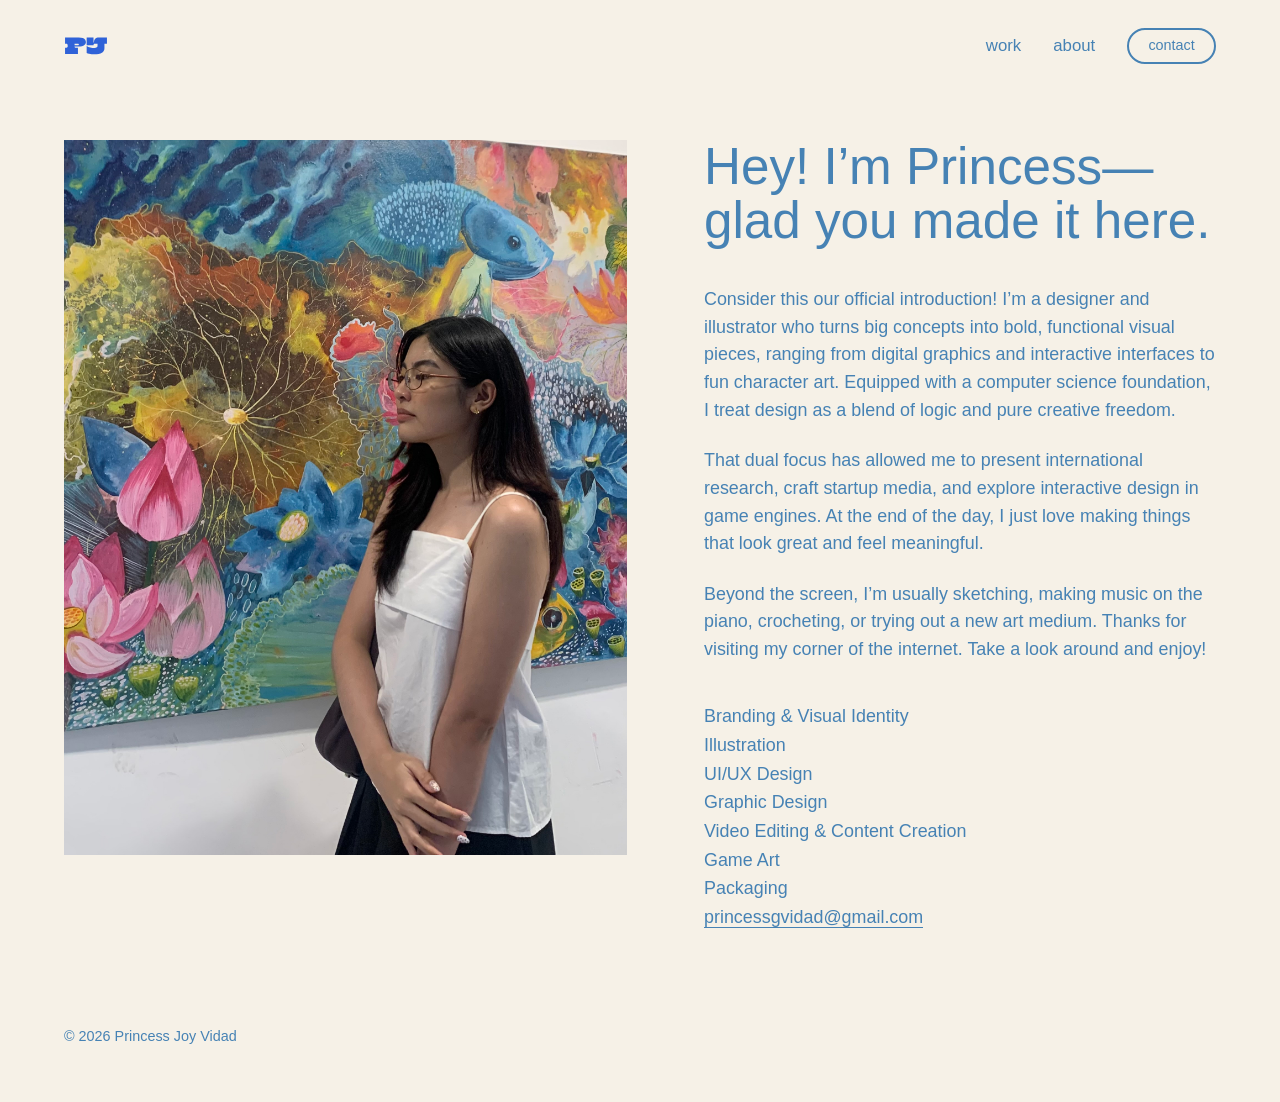
==== commit 19d68216: "add portrait" ====
--- a/about.html
+++ b/about.html
@@ -3,16 +3,15 @@
 <head>
 <meta charset="utf-8">
 <meta name="viewport" content="width=device-width, initial-scale=1">
-<title>About — Princess</title>
-<meta name="description" content="Graphic design portfolio.">
-
+<title>About — Princess Joy Vidad</title>
+<meta name="description" content="About Princess Joy Vidad.">
 <link rel="icon" href="images/favicon.svg" type="image/svg+xml">
 <link rel="preconnect" href="https://fonts.googleapis.com">
 <link rel="preconnect" href="https://fonts.gstatic.com" crossorigin>
 <link href="https://fonts.googleapis.com/css2?family=Fugaz+One&family=Work+Sans:wght@400;500&display=swap" rel="stylesheet">
-<link rel="stylesheet" href="css/style.css">
+<link rel="stylesheet" href="css/style.css?v=3">
 </head>
-<body class="about-page">
+<body>
 <a class="skip" href="#main">Skip to content</a>
 <header class="site-header">
   <a class="logo" href="index.html" aria-label="Home"><img src="images/favicon.svg" alt="Princess Joy Vidad logo" width="44" height="44"></a>
@@ -22,30 +21,32 @@
     <li><a class="pill" href="mailto:princessgvidad@gmail.com">contact</a></li>
   </ul></nav>
 </header>
+
 <main id="main">
-  <section class="split" aria-label="Introduction">
-    <div class="split-text">
-      <h1>I design and illustrate visual experiences that make complex ideas easy to understand and fun to look at. From graphics to digital art, my work focuses on bright, functional, and memorable design.</h1>
-      <a class="pill" href="index.html#work">see work</a>
+  <div class="about-layout">
+    <div class="about-photo">
+      <img src="images/about/portrait.jpeg" alt="Portrait of Princess Joy Vidad" width="1000" height="1250">
     </div>
-    <div class="split-photo">
-      <svg class="bolt" viewBox="0 0 40 80" aria-hidden="true"><path d="M26 2 6 44h14L12 78 34 32H21z" stroke-linejoin="round"/></svg>
-      <img src="images/about/portrait.svg" alt="Portrait of Princess Joy Vidad" width="1000" height="1250">
+    <div class="about-text">
+      <h1>Hey! I’m Princess—glad you made it here.</h1>
+      <p>Consider this our official introduction! I’m a designer and illustrator who turns big concepts into bold, functional visual pieces, ranging from digital graphics and interactive interfaces to fun character art. Equipped with a computer science foundation, I treat design as a blend of logic and pure creative freedom.</p>
+      <p>That dual focus has allowed me to present international research, craft startup media, and explore interactive design in game engines. At the end of the day, I just love making things that look great and feel meaningful.</p>
+      <p>Beyond the screen, I’m usually sketching, making music on the piano, crocheting, or trying out a new art medium. Thanks for visiting my corner of the internet. Take a look around and enjoy!</p>
+
+      <ul class="about-skills">
+        <li>Branding &amp; Visual Identity</li>
+        <li>Illustration</li>
+        <li>UI/UX Design</li>
+        <li>Graphic Design</li>
+        <li>Video Editing &amp; Content Creation</li>
+        <li>Game Art</li>
+        <li>Packaging</li>
+        <li><a href="mailto:princessgvidad@gmail.com">princessgvidad@gmail.com</a></li>
+      </ul>
     </div>
-  </section>
-  <section class="about-more">
-    <div class="about-body">
-      <div>
-        <p>Hey! I’m Princess—glad you made it here.
-          Consider this our official introduction! I’m a designer and illustrator who turns big concepts into bold, functional visual pieces, ranging from digital graphics and interactive interfaces to fun character art.
-          Equipped with a computer science foundation, I treat design as a blend of logic and pure creative freedom. That dual focus has allowed me to present international research, craft startup media, and explore interactive design in game engines.
-          At the end of the day, I just love making things that look great and feel meaningful. Beyond the screen, I’m usually sketching, making music on the piano, crocheting,  or trying out a new art medium.
-          Thanks for visiting my corner of the internet. Take a look around and enjoy!</p>
-      </div>
-      <ul class="meta"><li>Branding & Visual Identity</li><li>Illustration</li><li>UI/UX Design</li><li>Graphic Design</li><li>Video Editing & Content Creation</li><li>Game Art</li><li>Packaging</li><li><a href="mailto:princessgvidad@gmail.com">princessgvidad@gmail.com</a></li></ul>
-    </div>
-  </section>
+  </div>
 </main>
+
 <footer class="site-footer"><p>&copy; 2026 Princess Joy Vidad</p></footer>
 </body>
-</html>
+</html>
--- a/css/style.css
+++ b/css/style.css
@@ -1,8 +1,8 @@
 /* ---------- Tokens ---------- */
 :root{
   --bg:#f6f1e7;
-  --ink:#2f62d8;
-  --muted:#2f62d8;
+  --ink:#4682b4;
+  --muted:#4682b4;
   --panel:#cfdbf8;
   --display:"Fugaz One","Arial Rounded MT Bold",Impact,sans-serif;
   --body:"Work Sans","Helvetica Neue",Arial,sans-serif;
@@ -37,9 +37,7 @@
 .pill:hover,
 .site-header nav a.pill:hover{background:var(--ink);color:var(--bg);border-color:var(--ink)}
 
-/* ---------- Home ---------- */
-.intro{max-width:24ch;margin:clamp(2.5rem,8vw,6rem) auto clamp(3rem,9vw,7rem);text-align:center;
-  font-family:var(--display);font-size:clamp(1.8rem,4vw,3rem);line-height:1.15;letter-spacing:0}
+/* ---------- Home grid ---------- */
 .grid{display:grid;grid-template-columns:repeat(2,minmax(0,1fr));gap:var(--gap)}
 .card{display:block}
 .thumb{overflow:hidden;background:#e7e0d0;aspect-ratio:5/4}
@@ -50,6 +48,16 @@
   border-bottom:1px solid transparent;display:inline-block;transition:border-color var(--ease)}
 .card:hover h2{border-color:var(--ink)}
 .card p{margin:.15rem 0 0;color:var(--muted);font-size:.95rem}
+
+.intro{
+  max-width:44ch;
+  margin:clamp(2rem,6vw,4.5rem) auto clamp(2.5rem,7vw,5rem);
+  text-align:center;
+  font-family:var(--display);
+  font-size:clamp(1.15rem,2vw,1.6rem);
+  line-height:1.35;
+  letter-spacing:0;
+}
 
 /* ---------- Case study ---------- */
 .back{display:inline-block;margin:1rem 0 2rem;color:var(--muted);transition:opacity var(--ease)}
@@ -91,12 +99,53 @@
 .pager a{border-bottom:1px solid transparent;transition:border-color var(--ease)}
 .pager a:hover{border-color:var(--ink)}
 
-/* ---------- About page (split layout) ---------- */
-.about-page{padding:.75rem}
-.about-page .site-header{background:var(--panel);border:2px solid var(--ink);border-radius:28px 28px 0 0;padding:1rem clamp(1rem,4vw,3rem)}
-.about-page main{padding:0}
-.split{display:grid;grid-template-columns:1fr 1fr;min-height:min(80vh,46rem);background:var(--panel);border:2px solid var(--ink);border-top:0}
-.split-text{display:flex;flex-direction:column;align-items:center;justify-content:center;gap:2rem;padding:3rem var(--pad);text-align:center}
-.split-text h1{font-family:var(--display);font-weight:400;font-size:clamp(2rem,4vw,3.4rem);line-height:1.1;margin:0;max-width:14ch}
-.split-photo{position:relative;border-left:2px solid var(--ink);overflow:hidden}
-.split-photo img{width:100%;height:100%;object-fit:cover;+/* ---------- About page ---------- */
+.about-layout{
+  display:grid;
+  grid-template-columns:minmax(0,1.1fr) minmax(0,1fr);
+  gap:clamp(2rem,6vw,7rem);
+  align-items:start;
+  margin-top:clamp(1rem,4vw,3rem);
+}
+.about-photo img{width:100%;height:auto}
+.about-text h1{
+  font-family:var(--display);
+  font-weight:400;
+  font-size:clamp(2rem,4vw,3.4rem);
+  line-height:1.05;
+  letter-spacing:0;
+  margin:0 0 clamp(1.5rem,3vw,2.5rem);
+}
+.about-text p{
+  margin:0 0 1.25em;
+  font-size:clamp(1rem,1.4vw,1.2rem);
+  line-height:1.55;
+}
+.about-text a{border-bottom:1px solid currentColor;transition:opacity var(--ease)}
+.about-text a:hover{opacity:.7}
+
+.about-skills{
+  margin-top:clamp(1.5rem,3vw,2.5rem);
+  font-size:clamp(1rem,1.4vw,1.2rem);
+  line-height:1.6;
+}
+.about-skills a{border-bottom:1px solid currentColor;transition:opacity var(--ease)}
+.about-skills a:hover{opacity:.7}
+
+/* ---------- Responsive ---------- */
+@media (max-width:900px){
+  .case-intro,
+  .about-body{grid-template-columns:1fr}
+  .about-layout{grid-template-columns:minmax(0,1fr)}
+}
+@media (max-width:640px){
+  .grid{grid-template-columns:minmax(0,1fr)}
+  .gallery-row{grid-template-columns:minmax(0,1fr)}
+  .site-header nav ul{gap:1.25rem}
+  .pager{font-size:1.1rem}
+}
+
+/* ---------- Reduced motion ---------- */
+@media (prefers-reduced-motion:reduce){
+  *{transition:none!important}
+}
